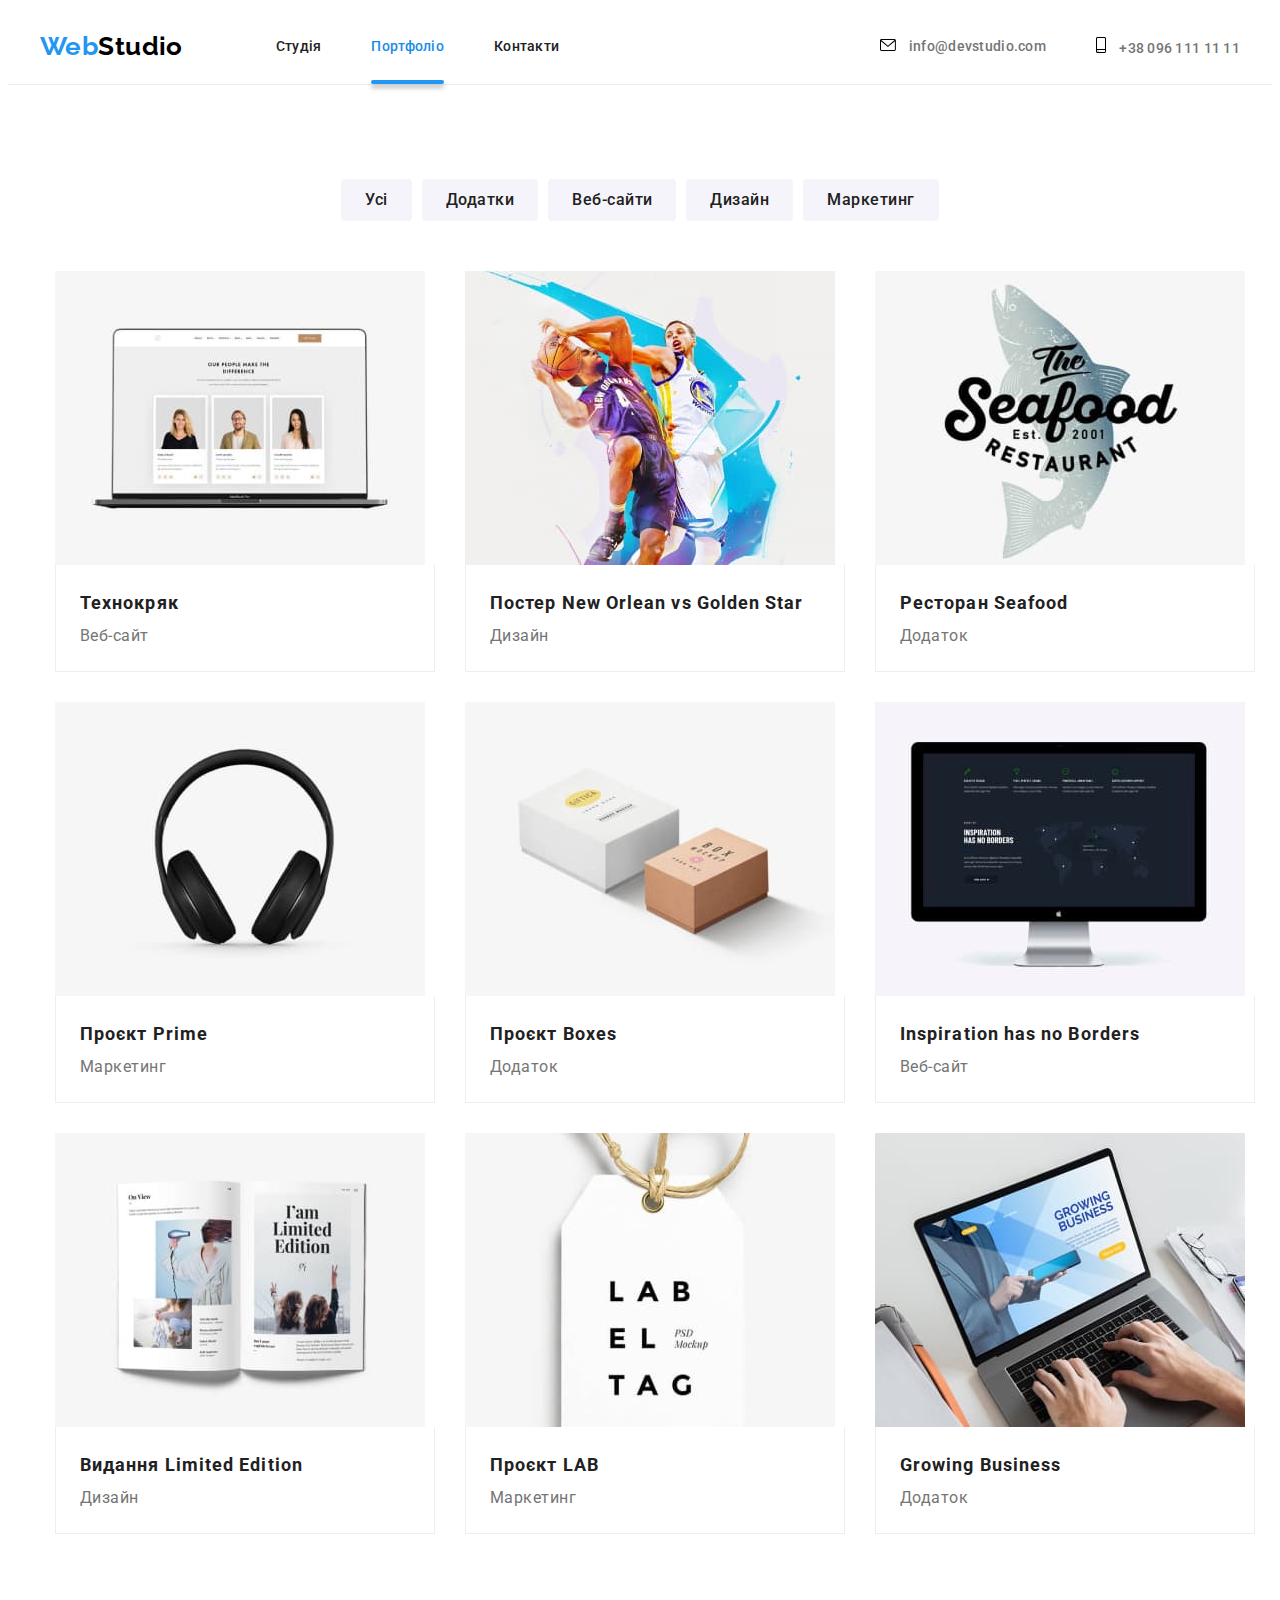
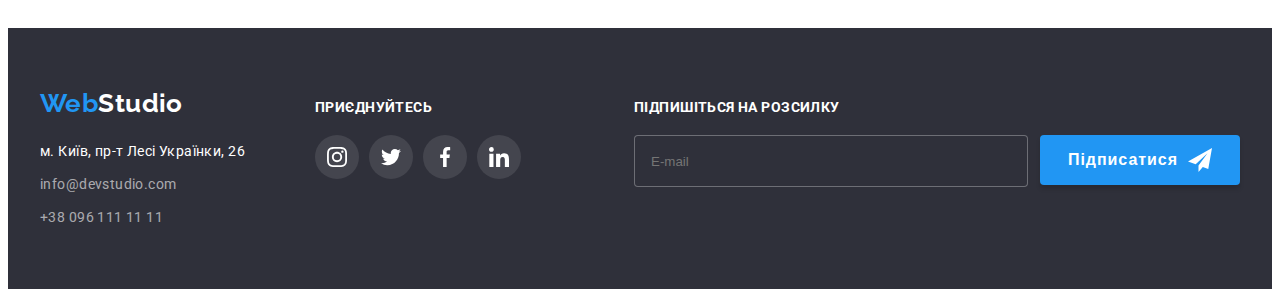
==== portfolio.html @ 0234560f "Initial commit" ====
<!DOCTYPE html>
<html lang="uk">
  <head>
    <meta charset="UTF-8" />
    <meta http-equiv="X-UA-Compatible" content="IE=edge" />
    <meta name="viewport" content="width=device-width, initial-scale=1.0" />
    <title>Portfolio</title>
    <link rel="preconnect" href="https://fonts.googleapis.com" />
    <link rel="preconnect" href="https://fonts.gstatic.com" crossorigin />
    <link
      href="https://fonts.googleapis.com/css2?family=Raleway:wght@700&family=Roboto:wght@400;500;700;900&display=swap"
      rel="stylesheet"
    />
    <link
      rel="stylesheet"
      href="https://cdnjs.cloudflare.com/ajax/libs/modern-normalize/1.1.0/modern-normalize.min.css"
      integrity="sha512-wpPYUAdjBVSE4KJnH1VR1HeZfpl1ub8YT/NKx4PuQ5NmX2tKuGu6U/JRp5y+Y8XG2tV+wKQpNHVUX03MfMFn9Q=="
      crossorigin="anonymous"
      referrerpolicy="no-referrer"
    />
    <link rel="stylesheet" href="./styles/styles.css" />
  </head>
  <body>
    <!-- Header -->

    <header class="header">
      <div class="container header-container">
        <a class="header-logo" lang="en" href="./index.html">
          <span class="web-logo">Web</span>Studio
        </a>
        <nav class="header-nav">
          <ul class="site-nav">
            <li class="site-nav-list">
              <a class="site-nav-item" href="./index.html">Студія</a>
            </li>
            <li class="site-nav-list current">
              <a class="site-nav-item current-item" href="./portfolio.html"
                >Портфоліо</a
              >
            </li>
            <li class="site-nav-list">
              <a class="site-nav-item" href="">Контакти</a>
            </li>
          </ul>
        </nav>
        <ul class="header-contacts-list">
          <li class="header-contacts-item">
            <a class="header-email" href="mailto:info@devstudio.com">
              <svg class="contacts-icon" width="16" height="12">
                <use href="./images/icons.svg#envelope"></use>
              </svg>
              info@devstudio.com
            </a>
          </li>
          <li class="header-contacts-item">
            <a class="header-tel" href="tel:+380961111111"
              ><svg class="contacts-icon" width="10" height="16">
                <use href="./images/icons.svg#smartphone"></use>
              </svg>
              +38 096 111 11 11
            </a>
          </li>
        </ul>
      </div>
    </header>

    <!-- Menu -->

    <main class="portfolio-main-container">
      <section class="section section-projects">
        <div class="container projects-container">
          <h1 class="visually-hidden">portfolio-preview</h1>
          <div class="portfolio-filter">
            <ul class="portfolio-menu">
              <li class="portfolio-menu-item">
                <button class="button-portfolio" type="button">Усі</button>
              </li>
              <li class="portfolio-menu-item">
                <button class="button-portfolio" type="button">Додатки</button>
              </li>
              <li class="portfolio-menu-item">
                <button class="button-portfolio" type="button">
                  Веб-сайти
                </button>
              </li>
              <li class="portfolio-menu-item">
                <button class="button-portfolio" type="button">Дизайн</button>
              </li>
              <li class="portfolio-menu-item">
                <button class="button-portfolio" type="button">
                  Маркетинг
                </button>
              </li>
            </ul>
          </div>

          <!-- Gallery -->

          <div class="container porfolio-projects">
            <ul class="list-portfolio card-set">
              <li class="list-portfolio-item card-set-item">
                <a
                  class="list-portfolio-link"
                  href=""
                  rel="noopener noreferrer"
                >
                  <div class="overlay-thumb">
                    <img
                      class="portfolio-img"
                      src="./images/techcrack.jpg"
                      alt="Laptop"
                    />
                    <div class="overlay">
                      <p class="overlay-text">
                        Ресурс пропонує комплексні пропозиції з різним рівнем
                        функціоналу та сервісів. Все це дозволить відвідувачу
                        отримати вичерпні відомості про компанію чи приватну
                        особу.
                      </p>
                    </div>
                  </div>
                  <div class="portfolio-card-description">
                    <h2 class="project-title">Технокряк</h2>
                    <p class="project-description">Веб-сайт</p>
                  </div>
                </a>
              </li>
              <li class="list-portfolio-item card-set-item">
                <a
                  class="list-portfolio-link"
                  href=""
                  rel="noopener noreferrer"
                >
                  <div class="overlay-thumb">
                    <img
                      class="portfolio-img"
                      src="./images/posterneworlean.jpg"
                      alt="New Orlean team"
                    />
                    <div class="overlay">
                      <p class="overlay-text">
                        Lorem ipsum dolor sit amet, consectetur adipisicing
                        elit. Qui ex distinctio, quisquam temporibus natus sed?
                        Cumque labore delectus consequuntur excepturi.
                      </p>
                    </div>
                  </div>
                  <div class="portfolio-card-description">
                    <h2 class="project-title">
                      Постер New Orlean vs Golden Star
                    </h2>
                    <p class="project-description">Дизайн</p>
                  </div>
                </a>
              </li>
              <li class="list-portfolio-item card-set-item">
                <a
                  class="list-portfolio-link"
                  href=""
                  rel="noopener noreferrer"
                >
                  <div class="overlay-thumb">
                    <img
                      class="portfolio-img"
                      src="./images/seafood.jpg"
                      alt="Seafood Logo"
                    />
                    <div class="overlay">
                      <p class="overlay-text">
                        Lorem ipsum dolor sit amet consectetur, adipisicing
                        elit. Cupiditate omnis fuga voluptatum mollitia autem
                        reiciendis doloremque neque error provident in.
                      </p>
                    </div>
                  </div>
                  <div class="portfolio-card-description">
                    <h2 class="project-title">Ресторан Seafood</h2>
                    <p class="project-description">Додаток</p>
                  </div>
                </a>
              </li>
              <li class="list-portfolio-item card-set-item">
                <a
                  class="list-portfolio-link"
                  href=""
                  rel="noopener noreferrer"
                >
                  <div class="overlay-thumb">
                    <img
                      class="portfolio-img"
                      src="./images/prime.jpg"
                      alt="Headphones"
                    />
                    <div class="overlay">
                      <p class="overlay-text">
                        Lorem ipsum dolor sit amet consectetur adipisicing elit.
                        Vel aut iure beatae non illum officiis temporibus,
                        doloribus quo numquam saepe.
                      </p>
                    </div>
                  </div>
                  <div class="portfolio-card-description">
                    <h2 class="project-title">Проєкт Prime</h2>
                    <p class="project-description">Маркетинг</p>
                  </div>
                </a>
              </li>
              <li class="list-portfolio-item card-set-item">
                <a
                  class="list-portfolio-link"
                  href=""
                  rel="noopener noreferrer"
                >
                  <div class="overlay-thumb">
                    <img
                      class="portfolio-img"
                      src="./images/boxes.jpg"
                      alt="Boxes"
                    />
                    <div class="overlay">
                      <p class="overlay-text">
                        Lorem ipsum dolor sit amet, consectetur adipisicing
                        elit. Non soluta expedita earum natus doloremque! Cum
                        cupiditate expedita saepe id dolorem?
                      </p>
                    </div>
                  </div>
                  <div class="portfolio-card-description">
                    <h2 class="project-title">Проєкт Boxes</h2>
                    <p class="project-description">Додаток</p>
                  </div>
                </a>
              </li>
              <li class="list-portfolio-item card-set-item">
                <a
                  class="list-portfolio-link"
                  href=""
                  rel="noopener noreferrer"
                >
                  <div class="overlay-thumb">
                    <img
                      class="portfolio-img"
                      src="./images/inspiration.jpg"
                      alt="Monitor"
                    />
                    <div class="overlay">
                      <p class="overlay-text">
                        Lorem ipsum dolor sit amet consectetur adipisicing elit.
                        Recusandae nobis illum saepe magni quam impedit
                        exercitationem nihil id a expedita.
                      </p>
                    </div>
                  </div>
                  <div class="portfolio-card-description">
                    <h2 class="project-title">Inspiration has no Borders</h2>
                    <p class="project-description">Веб-сайт</p>
                  </div>
                </a>
              </li>
              <li class="list-portfolio-item card-set-item">
                <a
                  class="list-portfolio-link"
                  href=""
                  rel="noopener noreferrer"
                >
                  <div class="overlay-thumb">
                    <img
                      class="portfolio-img"
                      src="./images/booklimitededition.jpg"
                      alt="Book"
                    />
                    <div class="overlay">
                      <p class="overlay-text"></p>
                      Lorem ipsum dolor sit amet consectetur adipisicing elit.
                      Odit eum maxime velit eligendi laboriosam dolorem placeat
                      voluptatibus voluptas fugiat cum.
                    </div>
                  </div>
                  <div class="portfolio-card-description">
                    <h2 class="project-title">Видання Limited Edition</h2>
                    <p class="project-description">Дизайн</p>
                  </div>
                </a>
              </li>
              <li class="list-portfolio-item card-set-item">
                <a
                  class="list-portfolio-link"
                  href=""
                  rel="noopener noreferrer"
                >
                  <div class="overlay-thumb">
                    <img
                      class="portfolio-img"
                      src="./images/lab.jpg"
                      alt="Lab Logo"
                    />
                    <div class="overlay">
                      <p class="overlay-text"></p>
                      Lorem ipsum dolor, sit amet consectetur adipisicing elit.
                      Totam asperiores placeat quidem reprehenderit, esse unde.
                      Expedita eaque perspiciatis iste. Odio.
                    </div>
                  </div>
                  <div class="portfolio-card-description">
                    <h2 class="project-title">Проєкт LAB</h2>
                    <p class="project-description">Маркетинг</p>
                  </div>
                </a>
              </li>
              <li class="list-portfolio-item card-set-item">
                <a
                  class="list-portfolio-link"
                  href=""
                  rel="noopener noreferrer"
                >
                  <div class="overlay-thumb">
                    <img
                      class="portfolio-img"
                      src="./images/growingbusiness.jpg"
                      alt="Appication"
                    />
                    <div class="overlay">
                      <p class="overlay-text"></p>
                      Lorem ipsum dolor sit amet consectetur adipisicing elit.
                      Ab hic laboriosam, molestias autem id eveniet ullam
                      voluptatum quisquam voluptate quis!
                    </div>
                  </div>
                  <div class="portfolio-card-description">
                    <h2 class="project-title">Growing Business</h2>
                    <p class="project-description">Додаток</p>
                  </div>
                </a>
              </li>
            </ul>
          </div>
        </div>
      </section>
    </main>

    <!-- Footer -->

    <footer class="footer">
      <div class="container footer-container">
        <div class="footer-contacts">
          <a class="footer-logo" lang="en" href="./index.html">
            <span class="web-logo">Web</span>Studio</a
          >
          <address>
            <ul class="footer-list">
              <li class="list-studio footer-list-item">
                <a
                  class="footer-adress"
                  href="https://goo.gl/maps/SowUrspjPFDkWuth7"
                  target="_blank"
                  rel="noopener noreferrer nofollow"
                >
                  м. Київ, пр-т Лесі Українки, 26
                </a>
              </li>
              <li class="list-studio footer-list-item">
                <a class="footer-mail" href="mailto:info@devstudio.com"
                  >info@devstudio.com</a
                >
              </li>
              <li class="list-studio footer-list-item">
                <a class="footer-tel" href="tel:+380961111111"
                  >+38 096 111 11 11</a
                >
              </li>
            </ul>
          </address>
        </div>
        <div class="footer-connection-container">
          <h3 class="footer-connection-title">приєднуйтесь</h3>
          <ul class="socials-list">
            <li class="socials-item">
              <a
                class="socials-link"
                href="https://instagram.com"
                target="_blank"
                rel="noopener noreferrer"
                aria-label="Instagram icon"
              >
                <svg class="socials-icon" width="20" height="20">
                  <use href="./images/icons.svg#instagram-link"></use>
                </svg>
              </a>
            </li>
            <li class="socials-item">
              <a
                class="socials-link"
                href="https://twitter.com"
                aria-label="Twitter icon"
                target="_blank"
                rel="noopener noreferrer"
              >
                <svg class="socials-icon" width="20" height="20">
                  <use href="./images/icons.svg#twitter-link"></use>
                </svg>
              </a>
            </li>
            <li class="socials-item">
              <a
                class="socials-link"
                href="https://facebook.com"
                aria-label="Facebook icon"
                target="_blank"
                rel="noopener noreferrer"
              >
                <svg class="socials-icon" width="20" height="20">
                  <use href="./images/icons.svg#facebook-link"></use>
                </svg>
              </a>
            </li>
            <li class="socials-item">
              <a
                class="socials-link"
                href="https://linkedin.com"
                aria-label="LinkedIn icon"
                target="_blank"
                rel="noopener noreferrer"
              >
                <svg class="socials-icon" width="20" height="20">
                  <use href="./images/icons.svg#linkedin-link"></use>
                </svg>
              </a>
            </li>
          </ul>
        </div>
        <div class="footer-subscription-container">
          <p class="footer-connection-title">
            <strong>Підпишіться на розсилку </strong>
          </p>
          <form
            class="footer-subscription-form"
            name="footer_subscription_form"
            action="javascript:void(0);"
          >
            <input
              class="footer-form-subscription"
              type="text"
              name="subscription_mail"
              id="subscription_mail"
              placeholder="E-mail"
            />
            <button class="footer-subscription-button" type="submit">
              Підписатися
              <svg class="subscription-icon" width="24" height="24">
                <use href="./images/icons.svg#icon-send"></use>
              </svg>
            </button>
          </form>
        </div>
      </div>
    </footer>
  </body>
</html>
---- styles/styles.css ----
:root {
  --body-color: #212121;
  --main-title-color: #ffffff;
  --bg-color: #c4c4c4;
  --footer-bg-color: #2f303a;
  --hero-btn-color: #ffffff;
  --secondary-title-color: #ffffff;
  --secondary-btn-color: #212121;
  --secondary-btn-back-color: #f5f4fa;
  --link-decoration-color: #2196f3;
  --web-logo-color: #2196f3;
  --description-text: #757575;
  --link-active: #188ce8;
  --header-bottom-color: #ececec;
  --btn-box-shadow: 0px 4px 4px rgba(0, 0, 0, 0.15);
  --portfolio-border-color: #eeeeee;
  --footer-icon-color: #ffffff;
  --indent: 30px;
  --items: 3;
}

body {
  font-family: Roboto, sans-serif;
  font-size: 14px;
  letter-spacing: 0.03em;
  color: var(--body-color);
}

/*----------------------reset----------------------*/
.list-studio,
.list-portfolio,
.site-nav,
.site-nav-list,
.footer-list,
.header-contacts-list,
.portfolio-menu,
.portfolio-menu-item,
.about-us-list,
.cases-cards,
.team-list,
.clients-list,
.socials-list {
  list-style: none;
  margin: 0;
  padding: 0;
}

h1,
h2,
h3,
h4,
h5,
h6,
p {
  margin: 0;
}

img {
  display: block;
  max-width: 100%;
  height: auto;
}

.container {
  width: 1200px;
  padding: 0 15px;
  margin-left: auto;
  margin-right: auto;
}

.section {
  padding: 94px 0;
}

.visually-hidden {
  position: absolute;
  width: 1px;
  height: 1px;
  margin: -1px;
  border: 0;
  padding: 0;
  white-space: nowrap;
  clip-path: inset(100%);
  clip: rect(0 0 0 0);
  overflow: hidden;
}

/*----------------------HEADER----------------------*/
.header {
  border-bottom: 1px solid;
  border-color: var(--header-bottom-color);
}

.header-container {
  display: flex;
  justify-content: space-between;
  align-items: center;
}
.header-logo {
  margin-right: 93px;
  font-family: Raleway, sans-serif;
  font-weight: 700;
  font-size: 26px;
  line-height: calc(31 / 26);
  color: #000000;
  text-decoration: none;
}

.web-logo {
  color: var(--web-logo-color);
}
.header-nav {
  display: flex;
  align-items: center;
  justify-content: space-between;
}
.site-nav {
  display: flex;
}

.site-nav-list:not(:last-child) {
  margin-right: 50px;
}
.site-nav-item {
  position: relative;
  display: block;
  padding-top: 30px;
  padding-bottom: 30px;
  color: var(--secondary-btn-color);
  font-weight: 500;
  line-height: calc(16 / 14);
  letter-spacing: 0.02em;
  text-decoration: none;
  transition: color 250ms cubic-bezier(0.4, 0, 0.2, 1);
}

.current-item {
  color: var(--link-active);
}

.current-item::after {
  content: "";
  position: absolute;
  left: 0;
  bottom: 0;
  display: block;
  width: 100%;
  height: 4px;

  border-radius: 2px;
  box-shadow: 0px 4px 4px rgba(0, 0, 0, 0.25);

  background-color: var(--link-decoration-color);
}

.site-nav-item:hover,
.site-nav-item:focus,
.site-nav-item:active {
  color: var(--link-active);
}
.header-contacts-list {
  display: flex;
  margin-left: auto;
  padding: 0;
}

.header-contacts-item {
  display: flex;
  align-items: center;
}

.header-contacts-item:not(:last-child) {
  margin-right: 50px;
}
.header-email,
.header-tel {
  position: relative;
  text-decoration: none;
  font-size: 14px;
  font-weight: 500;
  line-height: calc(16 / 14);
  letter-spacing: 0.02em;
  color: var(--description-text);
  transition: color 250ms cubic-bezier(0.4, 0, 0.2, 1);
}

.contacts-icon {
  margin-right: 10px;
}

.header-email:hover,
.header-tel:hover,
.header-email:focus,
.header-tel:focus {
  color: var(--link-decoration-color);
  fill: var(--link-decoration-color);
}

/*----------------------Main-----------------*/
/* Hero */
.hero {
  max-width: 1600px;
  margin: 0 auto;
  padding: 200px 0;
  background-image: linear-gradient(
      to right,
      rgba(47, 48, 58, 0.4),
      rgba(47, 48, 58, 0.4)
    ),
    url(../images/hero-bg-img.jpg);
  background-repeat: no-repeat;
  background-position: center;
  background-size: cover;
  background-color: var(--bg-color);
}
.hero-title {
  width: 700px;
  margin: 0 auto;
  margin-bottom: 30px;
  color: var(--main-title-color);
  font-weight: 900;
  font-size: 44px;
  line-height: calc(60 / 44);
  text-align: center;
  letter-spacing: 0.06em;
  text-transform: uppercase;
}
.hero-button {
  display: block;
  margin: 0 auto;
  padding: 10px 30px;

  font-size: 16px;
  line-height: calc(30 / 16);
  letter-spacing: 0.06em;
  font-weight: 700;
  min-width: 215px;

  color: var(--hero-btn-color);
  background-color: var(--link-decoration-color);
  box-shadow: var(--btn-box-shadow);
  border-radius: 4px;
  border-color: transparent;
  cursor: pointer;

  transition: color 250ms cubic-bezier(0.4, 0, 0.2, 1),
    background-color 250ms cubic-bezier(0.4, 0, 0.2, 1);
}

/* About us */

.about-us-list {
  display: flex;
}

.about-us-list-item::before {
  content: "";
  display: block;
  margin-bottom: 30px;
  height: 120px;
  background-repeat: no-repeat;
  background-position: center;
  background-color: #f5f4fa;
}

.icon-satellite::before {
  background-image: url(../images/satellite.svg);
}

.icon-clock::before {
  background-image: url(../images/clock.svg);
}

.icon-diagram::before {
  background-image: url(../images/diagram.svg);
}

.icon-astronaut::before {
  background-image: url(../images/astronaut.svg);
}

.about-us-list-item:not(:last-child) {
  margin-right: 30px;
}
.list-studio {
  position: relative;
}
.list-studio-thumb {
  position: absolute;
  bottom: 0;
  left: 0;
  width: 100%;
  height: 70px;
  display: flex;
  justify-content: center;
  align-items: center;

  background-color: rgba(47, 48, 58, 0.8);
}

.list-studio-thumb-description {
  font-weight: 700;
  font-size: 14px;
  line-height: 16px;
  text-align: center;
  letter-spacing: 0.03em;
  text-transform: uppercase;
  color: var(--secondary-title-color);
}

.list-studio-title {
  margin-bottom: 10px;
  font-style: normal;
  font-size: 14px;
  line-height: calc(16 / 14);
  text-transform: uppercase;
}

.title-text {
  width: 270px;
  line-height: calc(24 / 14);
  color: var(--description-text);
}

.cases-section {
  display: flex;
  padding-top: 0;
}

.cases,
.team {
  margin-bottom: 50px;
  font-size: 36px;
  line-height: calc(42 / 36);
  text-align: center;
}

/* Team */

.team-section {
  display: flex;
  background-color: var(--secondary-btn-back-color);
}

.card-description {
  padding-top: 30px;
  padding-bottom: 30px;
}

.team-item {
  background-color: var(--main-title-color);
  --items: 4;
  border-radius: 0px 0px 4px 4px;
  box-shadow: 0px 1px 3px rgba(0, 0, 0, 0.12), 0px 1px 1px rgba(0, 0, 0, 0.14),
    0px 2px 1px rgba(0, 0, 0, 0.2);
}

.team-member {
  margin-bottom: 10px;
  font-weight: 500;
  font-size: 16px;
  line-height: calc(19 / 16);
  text-align: center;
}

.profession {
  margin-bottom: 16px;
  font-size: 16px;
  line-height: calc(19 / 16);
  text-align: center;
  color: var(--description-text);
}

/* Clients */

.client-title {
  margin-bottom: 50px;
  font-size: 36px;
  line-height: calc(42 / 36);
  text-align: center;
}
.clients-list {
  display: flex;
  justify-content: center;
  align-items: center;
  gap: 30px;
}

.clients-link {
  display: flex;
  align-items: center;
  justify-content: center;
  width: 170px;
  height: 92px;
  border: 1px solid #afb1b8;
  border-radius: 4px;
  fill: #afb1b8;
  background-color: var(--secondary-title-color);
  transition: fill 250ms cubic-bezier(0.4, 0, 0.2, 1),
    background-color 250ms cubic-bezier(0.4, 0, 0.2, 1);
}

.clients-link:hover,
.clients-link:focus {
  border: 1px solid;
  border-color: var(--link-active);
  fill: var(--link-decoration-color);
  background-color: var(--secondary-title-color);
}

/* Socials links */

.socials-list {
  display: flex;
  justify-content: center;
  align-items: center;
  gap: 10px;
}

.socials-item {
  width: 44px;
  height: 44px;
}

.socials-link {
  display: flex;
  justify-content: center;
  align-items: center;
  width: 100%;
  height: 100%;
  border-radius: 50%;
  fill: #afb1b8;
  transition: fill 250ms cubic-bezier(0.4, 0, 0.2, 1),
    background-color 250ms cubic-bezier(0.4, 0, 0.2, 1);
}

.socials-link:hover,
.socials-link:focus {
  fill: var(--secondary-title-color);
  background-color: var(--link-decoration-color);
}

/* Buttons */

.hero-button:hover,
.hero-button:focus,
.hero-button:active {
  color: var(--hero-btn-color);
  background-color: var(--link-active);
  box-shadow: var(--btn-box-shadow);
  border-radius: 4px;
  border-color: transparent;
}

.button-portfolio {
  padding: 6px 22px;
  font-family: Roboto;
  font-weight: 500;
  font-size: 16px;
  line-height: calc(26 / 16);
  letter-spacing: 0.03em;
  color: var(--secondary-btn-color);
  background-color: var(--secondary-btn-back-color);
  border-radius: 4px;
  border-color: transparent;
  transition: color 250ms cubic-bezier(0.4, 0, 0.2, 1),
    background-color 250ms cubic-bezier(0.4, 0, 0.2, 1);
}

.button-portfolio:hover,
.button-portfolio:focus {
  color: var(--hero-btn-color);
  background-color: var(--link-decoration-color);
  box-shadow: 0px 4px 4px rgba(0, 0, 0, 0.25);
  cursor: pointer;
}

/* Portfolio */
/* Portfolio menu */

.portfolio-filter {
  display: flex;
  justify-content: center;
  margin-bottom: 50px;
}
.portfolio-menu {
  display: flex;
}
.portfolio-menu-item:not(:last-child) {
  margin-right: 10px;
}

.list-portfolio-item {
  background: var(--secondary-title-color);
}

.list-portfolio-link {
  display: block;
  text-decoration: none;
}

.list-portfolio-link:hover {
  text-decoration: none;
  box-shadow: 0px 4px 4px rgba(0, 0, 0, 0.25);
}

/* Gallery */

.overlay-thumb {
  position: relative;
  overflow: hidden;
}

.overlay {
  position: absolute;
  top: 0;
  left: 0;
  transform: translateY(100%);

  width: 100%;
  height: 100%;
  padding: 63px 24px;
  display: flex;
  align-items: center;
  color: #ffffff;
  background-color: rgba(33, 150, 243, 0.9);
  backdrop-filter: blur(2px);
  transition: transform 250ms cubic-bezier(0.4, 0, 0.2, 1);
}

.overlay-text {
  width: 322px;
  height: 168px;
  text-align: left;
  font-size: 18px;
  line-height: calc(28 / 18);
  letter-spacing: 0.03em;
}
.list-portfolio-item:hover .overlay {
  transform: translateY(0);
}

.portfolio-card-description {
  padding: 20px 24px;
  border-right: 1px solid var(--portfolio-border-color);
  border-bottom: 1px solid var(--portfolio-border-color);
  border-left: 1px solid var(--portfolio-border-color);
}

.card-set {
  display: flex;
  flex-wrap: wrap;
  gap: var(--indent);
}
.card-set-item {
  flex-basis: calc(
    (100% - var(--indent) * (var(--items) - 1)) / (var(--items))
  );
}

.project-title {
  font-size: 18px;
  line-height: calc(36 / 18);
  letter-spacing: 0.06em;
  color: var(--body-color);
}
.project-description {
  font-size: 16px;
  line-height: calc(30 / 16);
  letter-spacing: 0.03em;
  color: var(--description-text);
}

/*----------------------Footer-----------------*/

.footer {
  padding: 60px 0px;
  background-color: var(--footer-bg-color);
}

.footer-container {
  display: flex;
  align-items: baseline;
}
.footer-contacts {
  margin-right: 70px;
}

.footer-logo {
  display: block;
  margin-bottom: 20px;
  font-family: Raleway, sans-serif;
  font-style: normal;
  font-weight: 700;
  font-size: 26px;
  line-height: calc(31 / 26);
  color: var(--main-title-color);
  text-decoration: none;
}

.footer-list-item:not(:last-child) {
  margin-bottom: 9px;
}

.footer-adress {
  font-style: normal;
  font-weight: 400;
  line-height: calc(24 / 14);
  color: var(--main-title-color);
  transition: color 250ms cubic-bezier(0.4, 0, 0.2, 1);
}
.footer-adress {
  text-decoration: none;
  transition: color 250ms cubic-bezier(0.4, 0, 0.2, 1);
}

.footer-mail,
.footer-tel {
  font-style: normal;
  font-weight: 400;
  line-height: calc(24 / 14);
  letter-spacing: 0.03em;
  color: rgba(255, 255, 255, 0.6);
  text-decoration: none;
  transition: color 250ms cubic-bezier(0.4, 0, 0.2, 1);
}

.footer-adress:hover,
.footer-adress:focus,
.footer-mail:hover,
.footer-mail:focus,
.footer-tel:hover,
.footer-tel:focus {
  color: var(--web-logo-color);
}

.footer-connection-container {
  /* margin-right: auto; */
}
.footer-connection-title {
  margin-bottom: 20px;
  font-size: 14px;
  line-height: calc(16 / 14);
  letter-spacing: 0.03em;
  text-transform: uppercase;
  color: var(--secondary-title-color);
}

.footer-connection-container .socials-item {
  display: flex;
  justify-content: center;
  align-items: center;
  width: 44px;
  height: 44px;
  border-radius: 50%;
  fill: var(--footer-icon-color);
  background-color: rgba(255, 255, 255, 0.1);
  transition: fill 250ms cubic-bezier(0.4, 0, 0.2, 1);
}

.footer-connection-container .socials-icon {
  fill: var(--footer-icon-color);
}

.footer-subscription-container {
  display: block;
  margin-left: auto;
}
.footer-subscription-form {
  display: flex;
}

.footer-form-subscription {
  width: 360px;
  height: 50px;
  margin-right: 12px;
  padding: 0 16px;

  background-color: #2f303a;
  border: 1px solid rgba(255, 255, 255, 0.3);
  border-radius: 4px;
}

.footer-form-subscription:hover,
.footer-form-subscription:focus {
  color: #eeeeee;
}

.footer-subscription-button {
  display: flex;
  justify-content: center;
  align-items: center;
  width: 200px;
  height: 50px;

  font-weight: 700;
  font-size: 16px;
  line-height: calc(30 / 16);
  letter-spacing: 0.06em;

  color: #ffffff;
  background: var(--link-decoration-color);
  box-shadow: 0px 4px 4px rgba(0, 0, 0, 0.15);
  border-radius: 4px;
  border-color: transparent;

  transition: color 250ms cubic-bezier(0.4, 0, 0.2, 1),
    background-color 250ms cubic-bezier(0.4, 0, 0.2, 1),
    outline 250ms cubic-bezier(33, 150, 243, 1);
}

.footer-subscription-button:hover,
.footer-subscription-button:focus {
  color: var(--hero-btn-color);
  background-color: var(--link-active);
  box-shadow: var(--btn-box-shadow);
  outline: 1px solid var(--link-decoration-color);
}

.subscription-icon {
  margin-left: 10px;
  fill: #ffffff;
}

/* Modal window */
.backdrop {
  position: fixed;
  top: 0;
  left: 0;
  z-index: 100;

  display: flex;
  align-items: center;
  justify-content: center;
  width: 100%;
  height: 100%;

  background-color: rgb(0, 0, 0, 0.2);
  backdrop-filter: blur(1px);

  transition: opacity 150ms linear, visibility 150ms linear;
}

.backdrop.is-hidden {
  opacity: 0;
  visibility: hidden;
  pointer-events: none;
}

.modal {
  position: relative;
  width: 530px;
  height: 580px;

  padding: 40px;
  background-color: #fff;
  box-shadow: (0px 4px 4px rgba(0, 0, 0, 0.25));

  animation-duration: 0.6s;
  animation-fill-mode: both;
  animation-timing-function: cubic-bezier(0.4, 0, 0.2, 1);
}

.modal-form-group {
  margin-bottom: 20px;
}
.modal-btn {
  position: absolute;
  top: 8px;
  right: 8px;

  display: inline-flex;
  align-items: center;
  justify-content: center;
  padding: 6px;

  width: 30px;
  height: 30px;
  background-color: transparent;
  border-radius: 50%;
  border: 1px solid rgba(0, 0, 0, 0.1);
  cursor: pointer;
  transition: fill 250ms cubic-bezier(0.4, 0, 0.2, 1);
}

.modal-btn:hover,
.modal-btn:focus {
  fill: var(--link-decoration-color);
}

.modal-form-wrapper {
  position: relative;
  margin-bottom: 10px;
}

.modal-form-field {
  width: 100%;
  height: 40px;
  padding-left: 30px;

  border: 1px solid rgba(33, 33, 33, 0.2);
  border-radius: 4px;
  outline: 1px solid transparent;
  outline-offset: -1px;
  transition: border 250ms cubic-bezier(0.4, 0, 0.2, 1),
    fill 250ms cubic-bezier(0.4, 0, 0.2, 1);
}

.modal-form-field:hover + .modal-form-icon,
.modal-form-field:focus + .modal-form-icon {
  fill: var(--link-decoration-color);
}

.modal-form-field:hover,
.modal-form-field:focus,
.modal-form-comment:hover,
.modal-form-comment:focus {
  border: 1px solid var(--link-decoration-color);
}

.modal-label {
  display: block;
  margin-bottom: 12px;

  font-weight: 700;
  font-size: 20px;
  line-height: calc(23 / 20);
  text-align: center;
  letter-spacing: 0.03em;

  color: #212121;
}
.modal-form-label {
  display: block;
  margin-bottom: 4px;
  font-size: 12px;
  line-height: calc(14 / 12);
  letter-spacing: 0.01em;

  color: #757575;
}

.modal-form-icon {
  position: absolute;
  top: 50%;
  left: 10px;

  transform: translateY(-50%);

  transition: fill 250ms cubic-bezier(0.4, 0, 0.2, 1);
}

.modal-form-comment {
  display: block;
  width: 100%;
  height: 140px;

  padding: 16px 20px;
  font-size: 14px;

  border-radius: 4px;
  border: 1px solid #9da4bd;
  outline: 1px solid transparent;
  outline-offset: -1px;
  transition: border 250ms cubic-bezier(0.4, 0, 0.2, 1);

  resize: none;
}

.modal-form-checkbox {
  width: 16px;
  height: 15px;
}

.modal-form-agreement {
  margin-bottom: 30px;
}

.modal-form-agreement-label {
  display: flex;
  align-items: center;
  justify-content: center;
  color: #757575;
}

.modal-form-checkbox {
  margin-right: 8px;
}
.modal-form-agreement-link {
  color: var(--link-decoration-color);
}

.modal-form-button {
  display: block;
  margin: 0 auto;
  width: 200px;
  height: 50px;

  font-weight: 700;
  font-size: 16px;
  line-height: calc(30 / 16);
  letter-spacing: 0.06em;

  color: #ffffff;
  background: var(--link-decoration-color);
  box-shadow: 0px 4px 4px rgba(0, 0, 0, 0.15);
  border-radius: 4px;
  border-color: transparent;
  transition: background-color 250ms cubic-bezier(0.4, 0, 0.2, 1);
}

.modal-form-button:hover,
.modal-form-button:focus {
  background-color: #188ce8;
}
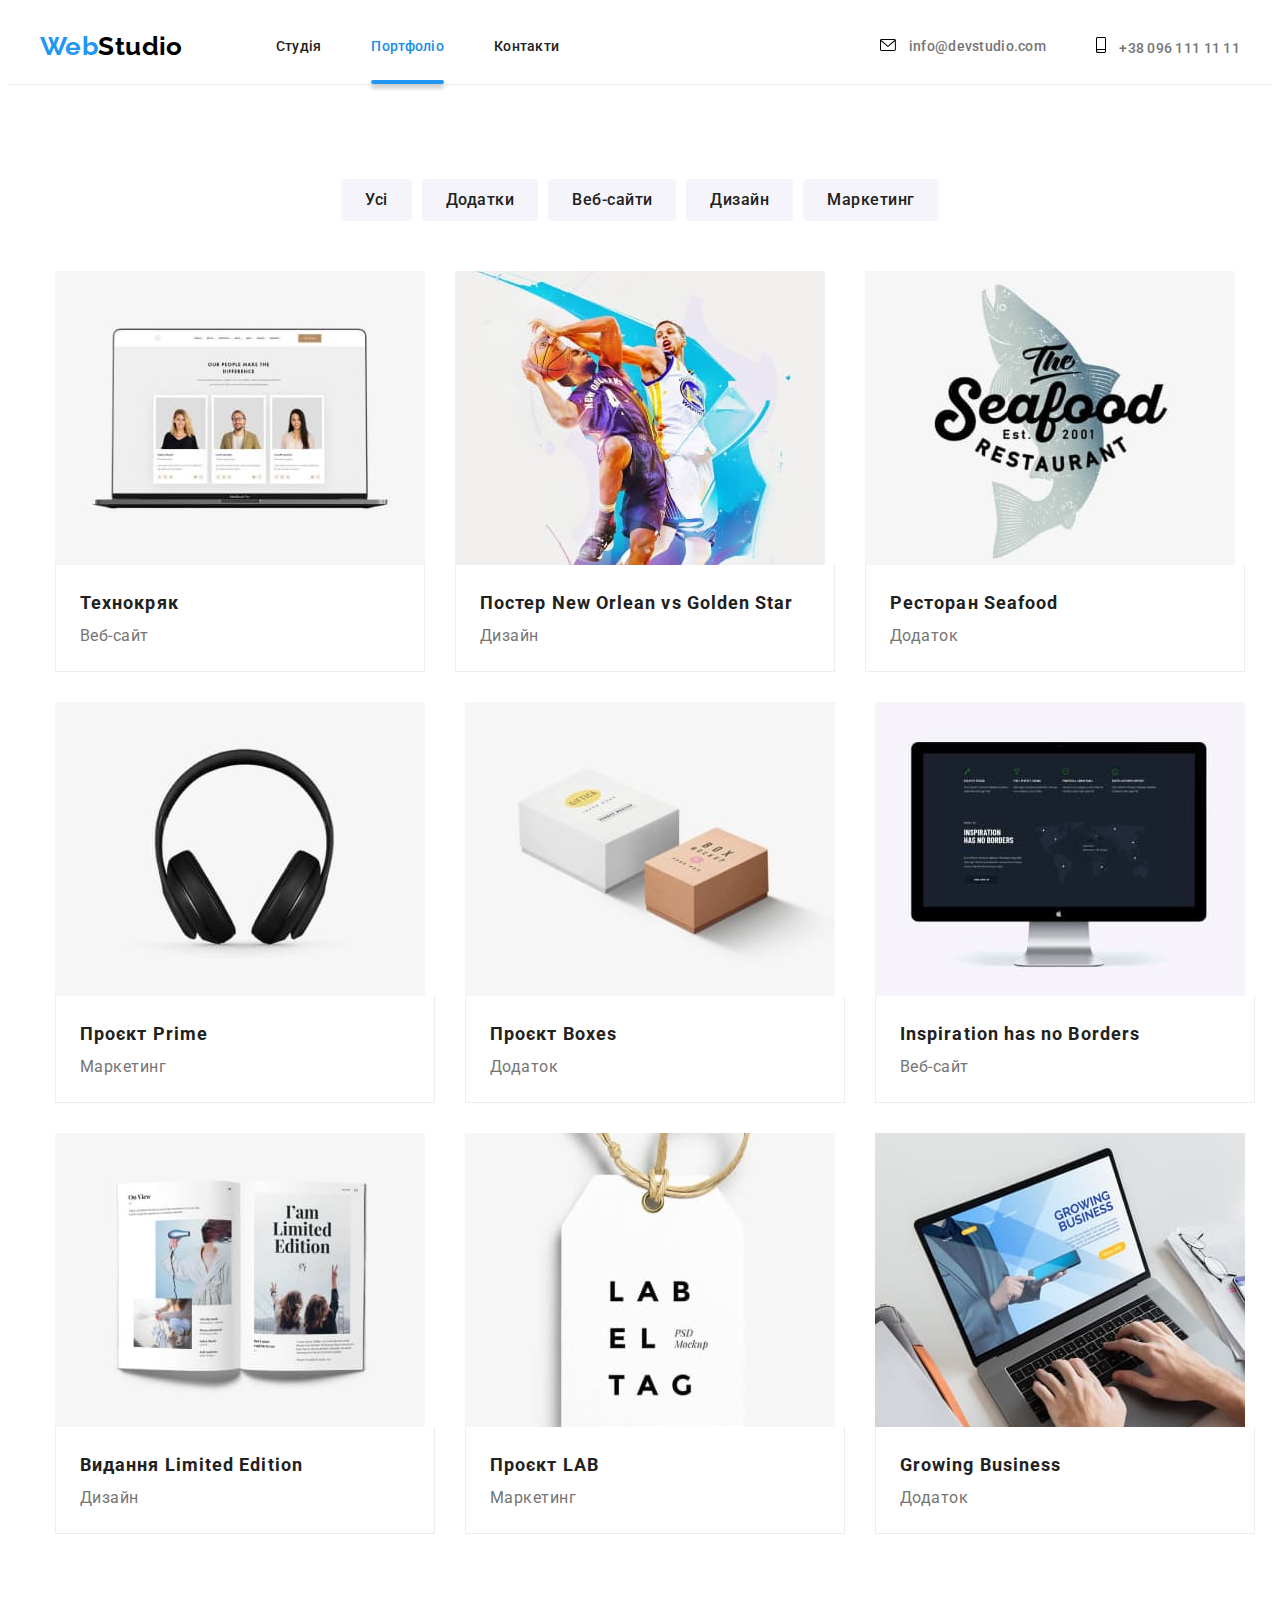
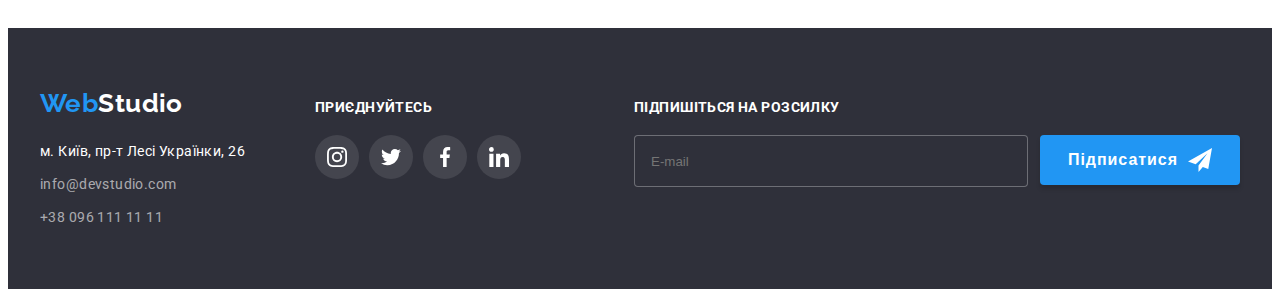
==== commit 14a82012: "hw7bamfinished" ====
--- a/portfolio.html
+++ b/portfolio.html
@@ -5,6 +5,8 @@
     <meta http-equiv="X-UA-Compatible" content="IE=edge" />
     <meta name="viewport" content="width=device-width, initial-scale=1.0" />
     <title>Portfolio</title>
+
+    <!-- Fonts -->
     <link rel="preconnect" href="https://fonts.googleapis.com" />
     <link rel="preconnect" href="https://fonts.gstatic.com" crossorigin />
     <link
@@ -18,43 +20,46 @@
       crossorigin="anonymous"
       referrerpolicy="no-referrer"
     />
+    <!-- Styles -->
     <link rel="stylesheet" href="./styles/styles.css" />
   </head>
+
+  <!-- Site -->
   <body>
     <!-- Header -->
 
     <header class="header">
-      <div class="container header-container">
-        <a class="header-logo" lang="en" href="./index.html">
-          <span class="web-logo">Web</span>Studio
+      <div class="container header__container">
+        <a class="header-logo header__logo" lang="en" href="./index.html">
+          <span class="web-logo web__logo">Web</span>Studio
         </a>
-        <nav class="header-nav">
-          <ul class="site-nav">
-            <li class="site-nav-list">
-              <a class="site-nav-item" href="./index.html">Студія</a>
-            </li>
-            <li class="site-nav-list current">
-              <a class="site-nav-item current-item" href="./portfolio.html"
+        <nav class="nav">
+          <ul class="nav__list">
+            <li class="nav__item">
+              <a class="nav__link" href="./index.html">Студія</a>
+            </li>
+            <li class="nav__item">
+              <a class="nav__link nav__link--current" href="./portfolio.html"
                 >Портфоліо</a
               >
             </li>
-            <li class="site-nav-list">
-              <a class="site-nav-item" href="">Контакти</a>
+            <li class="nav__item">
+              <a class="nav__link" href="">Контакти</a>
             </li>
           </ul>
         </nav>
-        <ul class="header-contacts-list">
-          <li class="header-contacts-item">
-            <a class="header-email" href="mailto:info@devstudio.com">
-              <svg class="contacts-icon" width="16" height="12">
+        <ul class="contacts__list">
+          <li class="contacts__item">
+            <a class="contacts__link" href="mailto:info@devstudio.com">
+              <svg class="contacts__icon" width="16" height="12">
                 <use href="./images/icons.svg#envelope"></use>
               </svg>
               info@devstudio.com
             </a>
           </li>
-          <li class="header-contacts-item">
-            <a class="header-tel" href="tel:+380961111111"
-              ><svg class="contacts-icon" width="10" height="16">
+          <li class="contacts__item">
+            <a class="contacts__link" href="tel:+380961111111"
+              ><svg class="contacts__icon" width="10" height="16">
                 <use href="./images/icons.svg#smartphone"></use>
               </svg>
               +38 096 111 11 11
@@ -64,54 +69,46 @@
       </div>
     </header>
 
-    <!-- Menu -->
-
-    <main class="portfolio-main-container">
-      <section class="section section-projects">
-        <div class="container projects-container">
+    <!-- Portfolio menu -->
+
+    <main class="portfolio">
+      <section class="section portfolio__section">
+        <div class="container portfolio__container">
           <h1 class="visually-hidden">portfolio-preview</h1>
-          <div class="portfolio-filter">
-            <ul class="portfolio-menu">
-              <li class="portfolio-menu-item">
-                <button class="button-portfolio" type="button">Усі</button>
-              </li>
-              <li class="portfolio-menu-item">
-                <button class="button-portfolio" type="button">Додатки</button>
-              </li>
-              <li class="portfolio-menu-item">
-                <button class="button-portfolio" type="button">
-                  Веб-сайти
-                </button>
-              </li>
-              <li class="portfolio-menu-item">
-                <button class="button-portfolio" type="button">Дизайн</button>
-              </li>
-              <li class="portfolio-menu-item">
-                <button class="button-portfolio" type="button">
-                  Маркетинг
-                </button>
+          <div class="filter">
+            <ul class="filter__list">
+              <li class="filter__item">
+                <button class="filter__btn" type="button">Усі</button>
+              </li>
+              <li class="filter__item">
+                <button class="filter__btn" type="button">Додатки</button>
+              </li>
+              <li class="filter__item">
+                <button class="filter__btn" type="button">Веб-сайти</button>
+              </li>
+              <li class="filter__item">
+                <button class="filter__btn" type="button">Дизайн</button>
+              </li>
+              <li class="filter__item">
+                <button class="filter__btn" type="button">Маркетинг</button>
               </li>
             </ul>
           </div>
 
           <!-- Gallery -->
 
-          <div class="container porfolio-projects">
-            <ul class="list-portfolio card-set">
-              <li class="list-portfolio-item card-set-item">
-                <a
-                  class="list-portfolio-link"
-                  href=""
-                  rel="noopener noreferrer"
-                >
-                  <div class="overlay-thumb">
-                    <img
-                      class="portfolio-img"
+          <div class="container projects">
+            <ul class="card-set projects__list">
+              <li class="card-set-item projects__item">
+                <a class="projects__link" href="" rel="noopener noreferrer">
+                  <div class="overlay__thumb">
+                    <img
+                      class="projects__img"
                       src="./images/techcrack.jpg"
                       alt="Laptop"
                     />
                     <div class="overlay">
-                      <p class="overlay-text">
+                      <p class="overlay__text">
                         Ресурс пропонує комплексні пропозиції з різним рівнем
                         функціоналу та сервісів. Все це дозволить відвідувачу
                         отримати вичерпні відомості про компанію чи приватну
@@ -119,216 +116,187 @@
                       </p>
                     </div>
                   </div>
-                  <div class="portfolio-card-description">
-                    <h2 class="project-title">Технокряк</h2>
-                    <p class="project-description">Веб-сайт</p>
-                  </div>
-                </a>
-              </li>
-              <li class="list-portfolio-item card-set-item">
-                <a
-                  class="list-portfolio-link"
-                  href=""
-                  rel="noopener noreferrer"
-                >
-                  <div class="overlay-thumb">
-                    <img
-                      class="portfolio-img"
+                  <div class="card__description">
+                    <h2 class="card__title">Технокряк</h2>
+                    <p class="card__text">Веб-сайт</p>
+                  </div>
+                </a>
+              </li>
+              <li class="card-set__item projects__item">
+                <a class="projects__link" href="" rel="noopener noreferrer">
+                  <div class="overlay__thumb">
+                    <img
+                      class="portfolio-img projects__img"
                       src="./images/posterneworlean.jpg"
                       alt="New Orlean team"
                     />
                     <div class="overlay">
-                      <p class="overlay-text">
+                      <p class="overlay__text">
                         Lorem ipsum dolor sit amet, consectetur adipisicing
                         elit. Qui ex distinctio, quisquam temporibus natus sed?
                         Cumque labore delectus consequuntur excepturi.
                       </p>
                     </div>
                   </div>
-                  <div class="portfolio-card-description">
-                    <h2 class="project-title">
+                  <div class="card__description">
+                    <h2 class="card__title">
                       Постер New Orlean vs Golden Star
                     </h2>
-                    <p class="project-description">Дизайн</p>
-                  </div>
-                </a>
-              </li>
-              <li class="list-portfolio-item card-set-item">
-                <a
-                  class="list-portfolio-link"
-                  href=""
-                  rel="noopener noreferrer"
-                >
-                  <div class="overlay-thumb">
-                    <img
-                      class="portfolio-img"
+                    <p class="card__text">Дизайн</p>
+                  </div>
+                </a>
+              </li>
+              <li class="card-set__item projects__item">
+                <a class="projects__link" href="" rel="noopener noreferrer">
+                  <div class="overlay__thumb">
+                    <img
+                      class="projects__img"
                       src="./images/seafood.jpg"
                       alt="Seafood Logo"
                     />
                     <div class="overlay">
-                      <p class="overlay-text">
+                      <p class="overlay__text">
                         Lorem ipsum dolor sit amet consectetur, adipisicing
                         elit. Cupiditate omnis fuga voluptatum mollitia autem
                         reiciendis doloremque neque error provident in.
                       </p>
                     </div>
                   </div>
-                  <div class="portfolio-card-description">
-                    <h2 class="project-title">Ресторан Seafood</h2>
-                    <p class="project-description">Додаток</p>
-                  </div>
-                </a>
-              </li>
-              <li class="list-portfolio-item card-set-item">
-                <a
-                  class="list-portfolio-link"
-                  href=""
-                  rel="noopener noreferrer"
-                >
-                  <div class="overlay-thumb">
-                    <img
-                      class="portfolio-img"
+                  <div class="card__description">
+                    <h2 class="card__title">Ресторан Seafood</h2>
+                    <p class="card__text">Додаток</p>
+                  </div>
+                </a>
+              </li>
+              <li class="card-set__item projects__item">
+                <a class="projects__link" href="" rel="noopener noreferrer">
+                  <div class="overlay__thumb">
+                    <img
+                      class="projects__img"
                       src="./images/prime.jpg"
                       alt="Headphones"
                     />
                     <div class="overlay">
-                      <p class="overlay-text">
+                      <p class="overlay__text">
                         Lorem ipsum dolor sit amet consectetur adipisicing elit.
                         Vel aut iure beatae non illum officiis temporibus,
                         doloribus quo numquam saepe.
                       </p>
                     </div>
                   </div>
-                  <div class="portfolio-card-description">
-                    <h2 class="project-title">Проєкт Prime</h2>
-                    <p class="project-description">Маркетинг</p>
-                  </div>
-                </a>
-              </li>
-              <li class="list-portfolio-item card-set-item">
-                <a
-                  class="list-portfolio-link"
-                  href=""
-                  rel="noopener noreferrer"
-                >
-                  <div class="overlay-thumb">
-                    <img
-                      class="portfolio-img"
+                  <div class="card__description">
+                    <h2 class="card__title">Проєкт Prime</h2>
+                    <p class="card__text">Маркетинг</p>
+                  </div>
+                </a>
+              </li>
+              <li class="card-set__item projects__item">
+                <a class="projects__link" href="" rel="noopener noreferrer">
+                  <div class="overlay__thumb">
+                    <img
+                      class="projects__img"
                       src="./images/boxes.jpg"
                       alt="Boxes"
                     />
                     <div class="overlay">
-                      <p class="overlay-text">
+                      <p class="overlay__text">
                         Lorem ipsum dolor sit amet, consectetur adipisicing
                         elit. Non soluta expedita earum natus doloremque! Cum
                         cupiditate expedita saepe id dolorem?
                       </p>
                     </div>
                   </div>
-                  <div class="portfolio-card-description">
-                    <h2 class="project-title">Проєкт Boxes</h2>
-                    <p class="project-description">Додаток</p>
-                  </div>
-                </a>
-              </li>
-              <li class="list-portfolio-item card-set-item">
-                <a
-                  class="list-portfolio-link"
-                  href=""
-                  rel="noopener noreferrer"
-                >
-                  <div class="overlay-thumb">
-                    <img
-                      class="portfolio-img"
+                  <div class="card__description">
+                    <h2 class="card__title">Проєкт Boxes</h2>
+                    <p class="card__text">Додаток</p>
+                  </div>
+                </a>
+              </li>
+              <li class="card-set__item projects__item">
+                <a class="projects__link" href="" rel="noopener noreferrer">
+                  <div class="overlay__thumb">
+                    <img
+                      class="projects__img"
                       src="./images/inspiration.jpg"
                       alt="Monitor"
                     />
                     <div class="overlay">
-                      <p class="overlay-text">
+                      <p class="overlay__text">
                         Lorem ipsum dolor sit amet consectetur adipisicing elit.
                         Recusandae nobis illum saepe magni quam impedit
                         exercitationem nihil id a expedita.
                       </p>
                     </div>
                   </div>
-                  <div class="portfolio-card-description">
-                    <h2 class="project-title">Inspiration has no Borders</h2>
-                    <p class="project-description">Веб-сайт</p>
-                  </div>
-                </a>
-              </li>
-              <li class="list-portfolio-item card-set-item">
-                <a
-                  class="list-portfolio-link"
-                  href=""
-                  rel="noopener noreferrer"
-                >
-                  <div class="overlay-thumb">
-                    <img
-                      class="portfolio-img"
+                  <div class="card__description">
+                    <h2 class="card__title">Inspiration has no Borders</h2>
+                    <p class="card__text">Веб-сайт</p>
+                  </div>
+                </a>
+              </li>
+              <li class="card-set__item projects__item">
+                <a class="projects__link" href="" rel="noopener noreferrer">
+                  <div class="overlay__thumb">
+                    <img
+                      class="projects__img"
                       src="./images/booklimitededition.jpg"
                       alt="Book"
                     />
                     <div class="overlay">
-                      <p class="overlay-text"></p>
-                      Lorem ipsum dolor sit amet consectetur adipisicing elit.
-                      Odit eum maxime velit eligendi laboriosam dolorem placeat
-                      voluptatibus voluptas fugiat cum.
-                    </div>
-                  </div>
-                  <div class="portfolio-card-description">
-                    <h2 class="project-title">Видання Limited Edition</h2>
-                    <p class="project-description">Дизайн</p>
-                  </div>
-                </a>
-              </li>
-              <li class="list-portfolio-item card-set-item">
-                <a
-                  class="list-portfolio-link"
-                  href=""
-                  rel="noopener noreferrer"
-                >
-                  <div class="overlay-thumb">
-                    <img
-                      class="portfolio-img"
+                      <p class="overlay__text">
+                        Lorem ipsum dolor sit amet consectetur adipisicing elit.
+                        Odit eum maxime velit eligendi laboriosam dolorem
+                        placeat voluptatibus voluptas fugiat cum.
+                      </p>
+                    </div>
+                  </div>
+                  <div class="card__description">
+                    <h2 class="card__title">Видання Limited Edition</h2>
+                    <p class="card__text">Дизайн</p>
+                  </div>
+                </a>
+              </li>
+              <li class="card-set__item projects__item">
+                <a class="projects__link" href="" rel="noopener noreferrer">
+                  <div class="overlay__thumb">
+                    <img
+                      class="projects__img"
                       src="./images/lab.jpg"
                       alt="Lab Logo"
                     />
                     <div class="overlay">
-                      <p class="overlay-text"></p>
-                      Lorem ipsum dolor, sit amet consectetur adipisicing elit.
-                      Totam asperiores placeat quidem reprehenderit, esse unde.
-                      Expedita eaque perspiciatis iste. Odio.
-                    </div>
-                  </div>
-                  <div class="portfolio-card-description">
-                    <h2 class="project-title">Проєкт LAB</h2>
-                    <p class="project-description">Маркетинг</p>
-                  </div>
-                </a>
-              </li>
-              <li class="list-portfolio-item card-set-item">
-                <a
-                  class="list-portfolio-link"
-                  href=""
-                  rel="noopener noreferrer"
-                >
-                  <div class="overlay-thumb">
-                    <img
-                      class="portfolio-img"
+                      <p class="overlay__text">
+                        Lorem ipsum dolor, sit amet consectetur adipisicing
+                        elit. Totam asperiores placeat quidem reprehenderit,
+                        esse unde. Expedita eaque perspiciatis iste. Odio.
+                      </p>
+                    </div>
+                  </div>
+                  <div class="card__description">
+                    <h2 class="card__title">Проєкт LAB</h2>
+                    <p class="card__text">Маркетинг</p>
+                  </div>
+                </a>
+              </li>
+              <li class="card-set__item projects__item">
+                <a class="projects__link" href="" rel="noopener noreferrer">
+                  <div class="overlay__thumb">
+                    <img
+                      class="projects__img"
                       src="./images/growingbusiness.jpg"
                       alt="Appication"
                     />
                     <div class="overlay">
-                      <p class="overlay-text"></p>
-                      Lorem ipsum dolor sit amet consectetur adipisicing elit.
-                      Ab hic laboriosam, molestias autem id eveniet ullam
-                      voluptatum quisquam voluptate quis!
-                    </div>
-                  </div>
-                  <div class="portfolio-card-description">
-                    <h2 class="project-title">Growing Business</h2>
-                    <p class="project-description">Додаток</p>
+                      <p class="overlay__text">
+                        Lorem ipsum dolor sit amet consectetur adipisicing elit.
+                        Ab hic laboriosam, molestias autem id eveniet ullam
+                        voluptatum quisquam voluptate quis!
+                      </p>
+                    </div>
+                  </div>
+                  <div class="card__description">
+                    <h2 class="card__title">Growing Business</h2>
+                    <p class="card__text">Додаток</p>
                   </div>
                 </a>
               </li>
@@ -341,16 +309,16 @@
     <!-- Footer -->
 
     <footer class="footer">
-      <div class="container footer-container">
-        <div class="footer-contacts">
-          <a class="footer-logo" lang="en" href="./index.html">
+      <div class="container footer__container">
+        <div class="footer__contacts">
+          <a class="footer__logo" lang="en" href="./index.html">
             <span class="web-logo">Web</span>Studio</a
           >
           <address>
-            <ul class="footer-list">
-              <li class="list-studio footer-list-item">
+            <ul class="footer__list">
+              <li class="footer__item">
                 <a
-                  class="footer-adress"
+                  class="footer__adress"
                   href="https://goo.gl/maps/SowUrspjPFDkWuth7"
                   target="_blank"
                   rel="noopener noreferrer nofollow"
@@ -358,95 +326,95 @@
                   м. Київ, пр-т Лесі Українки, 26
                 </a>
               </li>
-              <li class="list-studio footer-list-item">
-                <a class="footer-mail" href="mailto:info@devstudio.com"
+              <li class="footer__item">
+                <a class="footer__mail" href="mailto:info@devstudio.com"
                   >info@devstudio.com</a
                 >
               </li>
-              <li class="list-studio footer-list-item">
-                <a class="footer-tel" href="tel:+380961111111"
+              <li class="footer__item">
+                <a class="footer__tel" href="tel:+380961111111"
                   >+38 096 111 11 11</a
                 >
               </li>
             </ul>
           </address>
         </div>
-        <div class="footer-connection-container">
-          <h3 class="footer-connection-title">приєднуйтесь</h3>
-          <ul class="socials-list">
-            <li class="socials-item">
+        <div class="connection__container">
+          <h3 class="connection__text">приєднуйтесь</h3>
+          <ul class="socials__list">
+            <li class="socials__item">
               <a
-                class="socials-link"
+                class="socials__link"
                 href="https://instagram.com"
                 target="_blank"
                 rel="noopener noreferrer"
                 aria-label="Instagram icon"
               >
-                <svg class="socials-icon" width="20" height="20">
+                <svg class="socials__icon" width="20" height="20">
                   <use href="./images/icons.svg#instagram-link"></use>
                 </svg>
               </a>
             </li>
-            <li class="socials-item">
+            <li class="socials__item">
               <a
-                class="socials-link"
+                class="socials__link"
                 href="https://twitter.com"
                 aria-label="Twitter icon"
                 target="_blank"
                 rel="noopener noreferrer"
               >
-                <svg class="socials-icon" width="20" height="20">
+                <svg class="socials__icon" width="20" height="20">
                   <use href="./images/icons.svg#twitter-link"></use>
                 </svg>
               </a>
             </li>
-            <li class="socials-item">
+            <li class="socials__item">
               <a
-                class="socials-link"
+                class="socials__link"
                 href="https://facebook.com"
                 aria-label="Facebook icon"
                 target="_blank"
                 rel="noopener noreferrer"
               >
-                <svg class="socials-icon" width="20" height="20">
+                <svg class="socials__icon" width="20" height="20">
                   <use href="./images/icons.svg#facebook-link"></use>
                 </svg>
               </a>
             </li>
-            <li class="socials-item">
+            <li class="socials__item">
               <a
-                class="socials-link"
+                class="socials__link"
                 href="https://linkedin.com"
                 aria-label="LinkedIn icon"
                 target="_blank"
                 rel="noopener noreferrer"
               >
-                <svg class="socials-icon" width="20" height="20">
+                <svg class="socials__icon" width="20" height="20">
                   <use href="./images/icons.svg#linkedin-link"></use>
                 </svg>
               </a>
             </li>
           </ul>
         </div>
-        <div class="footer-subscription-container">
-          <p class="footer-connection-title">
+        <div class="subscription__container">
+          <p class="subscription__text">
             <strong>Підпишіться на розсилку </strong>
           </p>
           <form
-            class="footer-subscription-form"
+            class="subscription__form"
             name="footer_subscription_form"
             action="javascript:void(0);"
           >
             <input
-              class="footer-form-subscription"
+              class="subscription__field"
               type="text"
               name="subscription_mail"
               id="subscription_mail"
               placeholder="E-mail"
             />
-            <button class="footer-subscription-button" type="submit">
+            <button class="subscription__bnt" type="submit">
               Підписатися
-              <svg class="subscription-icon" width="24" height="24">
+              <svg class="subscription__icon" width="24" height="24">
                 <use href="./images/icons.svg#icon-send"></use>
               </svg>
             </button>
--- a/styles/styles.css
+++ b/styles/styles.css
@@ -27,19 +27,18 @@
 }
 
 /*----------------------reset----------------------*/
-.list-studio,
-.list-portfolio,
-.site-nav,
-.site-nav-list,
-.footer-list,
-.header-contacts-list,
-.portfolio-menu,
-.portfolio-menu-item,
-.about-us-list,
-.cases-cards,
-.team-list,
-.clients-list,
-.socials-list {
+
+.projects__list,
+.nav,
+.nav__list,
+.footer__list,
+.contacts__list,
+.filter__list,
+.about-us__list,
+.cases__list,
+.team__list,
+.client__list,
+.socials__list {
   list-style: none;
   margin: 0;
   padding: 0;
@@ -91,12 +90,12 @@
   border-color: var(--header-bottom-color);
 }
 
-.header-container {
+.header__container {
   display: flex;
   justify-content: space-between;
   align-items: center;
 }
-.header-logo {
+.header__logo {
   margin-right: 93px;
   font-family: Raleway, sans-serif;
   font-weight: 700;
@@ -109,19 +108,19 @@
 .web-logo {
   color: var(--web-logo-color);
 }
-.header-nav {
+.nav {
   display: flex;
   align-items: center;
   justify-content: space-between;
 }
-.site-nav {
-  display: flex;
-}
-
-.site-nav-list:not(:last-child) {
+.nav__list {
+  display: flex;
+}
+
+.nav__item:not(:last-child) {
   margin-right: 50px;
 }
-.site-nav-item {
+.nav__link {
   position: relative;
   display: block;
   padding-top: 30px;
@@ -134,11 +133,11 @@
   transition: color 250ms cubic-bezier(0.4, 0, 0.2, 1);
 }
 
-.current-item {
+.nav__link--current {
   color: var(--link-active);
 }
 
-.current-item::after {
+.nav__link--current::after {
   content: "";
   position: absolute;
   left: 0;
@@ -153,27 +152,27 @@
   background-color: var(--link-decoration-color);
 }
 
-.site-nav-item:hover,
-.site-nav-item:focus,
-.site-nav-item:active {
+.nav__link:hover,
+.nav__link:focus,
+.nav__link:active {
   color: var(--link-active);
 }
-.header-contacts-list {
+
+.contacts__list {
   display: flex;
   margin-left: auto;
   padding: 0;
 }
 
-.header-contacts-item {
-  display: flex;
-  align-items: center;
-}
-
-.header-contacts-item:not(:last-child) {
+.contacts__item {
+  display: flex;
+  align-items: center;
+}
+
+.contacts__item:not(:last-child) {
   margin-right: 50px;
 }
-.header-email,
-.header-tel {
+.contacts__link {
   position: relative;
   text-decoration: none;
   font-size: 14px;
@@ -184,14 +183,12 @@
   transition: color 250ms cubic-bezier(0.4, 0, 0.2, 1);
 }
 
-.contacts-icon {
+.contacts__icon {
   margin-right: 10px;
 }
 
-.header-email:hover,
-.header-tel:hover,
-.header-email:focus,
-.header-tel:focus {
+.contacts__link:hover,
+.contacts__link:focus {
   color: var(--link-decoration-color);
   fill: var(--link-decoration-color);
 }
@@ -213,7 +210,7 @@
   background-size: cover;
   background-color: var(--bg-color);
 }
-.hero-title {
+.hero__title {
   width: 700px;
   margin: 0 auto;
   margin-bottom: 30px;
@@ -225,7 +222,7 @@
   letter-spacing: 0.06em;
   text-transform: uppercase;
 }
-.hero-button {
+.hero__button {
   display: block;
   margin: 0 auto;
   padding: 10px 30px;
@@ -249,11 +246,11 @@
 
 /* About us */
 
-.about-us-list {
-  display: flex;
-}
-
-.about-us-list-item::before {
+.about-us__list {
+  display: flex;
+}
+
+.about-us__item::before {
   content: "";
   display: block;
   margin-bottom: 30px;
@@ -279,13 +276,43 @@
   background-image: url(../images/astronaut.svg);
 }
 
-.about-us-list-item:not(:last-child) {
+.about-us__item:not(:last-child) {
   margin-right: 30px;
 }
-.list-studio {
+
+.about-us__title {
+  margin-bottom: 10px;
+  font-style: normal;
+  font-size: 14px;
+  line-height: calc(16 / 14);
+  text-transform: uppercase;
+}
+
+.about-us__text {
+  width: 270px;
+  line-height: calc(24 / 14);
+  color: var(--description-text);
+}
+
+/* Cases */
+
+.cases {
+  display: flex;
+  padding-top: 0;
+}
+
+.cases__title {
+  margin-bottom: 50px;
+  font-size: 36px;
+  line-height: calc(42 / 36);
+  text-align: center;
+}
+
+.cases__item {
   position: relative;
 }
-.list-studio-thumb {
+
+.cases__thumb {
   position: absolute;
   bottom: 0;
   left: 0;
@@ -298,7 +325,7 @@
   background-color: rgba(47, 48, 58, 0.8);
 }
 
-.list-studio-thumb-description {
+.cases__thumb-description {
   font-weight: 700;
   font-size: 14px;
   line-height: 16px;
@@ -308,46 +335,26 @@
   color: var(--secondary-title-color);
 }
 
-.list-studio-title {
-  margin-bottom: 10px;
-  font-style: normal;
-  font-size: 14px;
-  line-height: calc(16 / 14);
-  text-transform: uppercase;
-}
-
-.title-text {
-  width: 270px;
-  line-height: calc(24 / 14);
-  color: var(--description-text);
-}
-
-.cases-section {
-  display: flex;
-  padding-top: 0;
-}
-
-.cases,
+/* Team */
+
 .team {
+  display: flex;
+  background-color: var(--secondary-btn-back-color);
+}
+
+.team__title {
   margin-bottom: 50px;
   font-size: 36px;
   line-height: calc(42 / 36);
   text-align: center;
 }
 
-/* Team */
-
-.team-section {
-  display: flex;
-  background-color: var(--secondary-btn-back-color);
-}
-
-.card-description {
+.card__description {
   padding-top: 30px;
   padding-bottom: 30px;
 }
 
-.team-item {
+.team__item {
   background-color: var(--main-title-color);
   --items: 4;
   border-radius: 0px 0px 4px 4px;
@@ -355,7 +362,7 @@
     0px 2px 1px rgba(0, 0, 0, 0.2);
 }
 
-.team-member {
+.team__member {
   margin-bottom: 10px;
   font-weight: 500;
   font-size: 16px;
@@ -363,7 +370,7 @@
   text-align: center;
 }
 
-.profession {
+.team__profession {
   margin-bottom: 16px;
   font-size: 16px;
   line-height: calc(19 / 16);
@@ -373,20 +380,20 @@
 
 /* Clients */
 
-.client-title {
+.client__title {
   margin-bottom: 50px;
   font-size: 36px;
   line-height: calc(42 / 36);
   text-align: center;
 }
-.clients-list {
+.client__list {
   display: flex;
   justify-content: center;
   align-items: center;
   gap: 30px;
 }
 
-.clients-link {
+.client__link {
   display: flex;
   align-items: center;
   justify-content: center;
@@ -400,8 +407,8 @@
     background-color 250ms cubic-bezier(0.4, 0, 0.2, 1);
 }
 
-.clients-link:hover,
-.clients-link:focus {
+.client__link:hover,
+.client__link:focus {
   border: 1px solid;
   border-color: var(--link-active);
   fill: var(--link-decoration-color);
@@ -410,19 +417,19 @@
 
 /* Socials links */
 
-.socials-list {
+.socials__list {
   display: flex;
   justify-content: center;
   align-items: center;
   gap: 10px;
 }
 
-.socials-item {
+.socials__item {
   width: 44px;
   height: 44px;
 }
 
-.socials-link {
+.socials__link {
   display: flex;
   justify-content: center;
   align-items: center;
@@ -434,17 +441,17 @@
     background-color 250ms cubic-bezier(0.4, 0, 0.2, 1);
 }
 
-.socials-link:hover,
-.socials-link:focus {
+.socials__link:hover,
+.socials__link:focus {
   fill: var(--secondary-title-color);
   background-color: var(--link-decoration-color);
 }
 
 /* Buttons */
 
-.hero-button:hover,
-.hero-button:focus,
-.hero-button:active {
+.hero__button:hover,
+.hero__button:focus,
+.hero__button:active {
   color: var(--hero-btn-color);
   background-color: var(--link-active);
   box-shadow: var(--btn-box-shadow);
@@ -452,7 +459,7 @@
   border-color: transparent;
 }
 
-.button-portfolio {
+.filter__btn {
   padding: 6px 22px;
   font-family: Roboto;
   font-weight: 500;
@@ -467,8 +474,8 @@
     background-color 250ms cubic-bezier(0.4, 0, 0.2, 1);
 }
 
-.button-portfolio:hover,
-.button-portfolio:focus {
+.filter__btn:hover,
+.filter__btn:focus {
   color: var(--hero-btn-color);
   background-color: var(--link-decoration-color);
   box-shadow: 0px 4px 4px rgba(0, 0, 0, 0.25);
@@ -478,35 +485,36 @@
 /* Portfolio */
 /* Portfolio menu */
 
-.portfolio-filter {
+.filter {
   display: flex;
   justify-content: center;
   margin-bottom: 50px;
 }
-.portfolio-menu {
-  display: flex;
-}
-.portfolio-menu-item:not(:last-child) {
+.filter__list {
+  display: flex;
+}
+.filter__item:not(:last-child) {
   margin-right: 10px;
 }
 
-.list-portfolio-item {
+/* ----------------------Gallery----------------- */
+
+.projects__item {
   background: var(--secondary-title-color);
 }
 
-.list-portfolio-link {
+.projects__link {
   display: block;
   text-decoration: none;
 }
 
-.list-portfolio-link:hover {
+.projects__link:hover,
+.projects__link:focus {
   text-decoration: none;
   box-shadow: 0px 4px 4px rgba(0, 0, 0, 0.25);
 }
 
-/* Gallery */
-
-.overlay-thumb {
+.overlay__thumb {
   position: relative;
   overflow: hidden;
 }
@@ -515,20 +523,22 @@
   position: absolute;
   top: 0;
   left: 0;
-  transform: translateY(100%);
-
+
+  display: flex;
+  align-items: center;
   width: 100%;
   height: 100%;
   padding: 63px 24px;
-  display: flex;
-  align-items: center;
+
   color: #ffffff;
   background-color: rgba(33, 150, 243, 0.9);
   backdrop-filter: blur(2px);
+
   transition: transform 250ms cubic-bezier(0.4, 0, 0.2, 1);
-}
-
-.overlay-text {
+  transform: translateY(100%);
+}
+
+.overlay__text {
   width: 322px;
   height: 168px;
   text-align: left;
@@ -536,41 +546,47 @@
   line-height: calc(28 / 18);
   letter-spacing: 0.03em;
 }
-.list-portfolio-item:hover .overlay {
+.projects__item:hover .overlay,
+.projects__item:focus .overlay {
   transform: translateY(0);
 }
 
-.portfolio-card-description {
+.card__description {
   padding: 20px 24px;
   border-right: 1px solid var(--portfolio-border-color);
   border-bottom: 1px solid var(--portfolio-border-color);
   border-left: 1px solid var(--portfolio-border-color);
 }
 
-.card-set {
-  display: flex;
-  flex-wrap: wrap;
-  gap: var(--indent);
-}
-.card-set-item {
-  flex-basis: calc(
-    (100% - var(--indent) * (var(--items) - 1)) / (var(--items))
-  );
-}
-
-.project-title {
+.card__title {
   font-size: 18px;
   line-height: calc(36 / 18);
   letter-spacing: 0.06em;
   color: var(--body-color);
 }
-.project-description {
+.card__text {
   font-size: 16px;
   line-height: calc(30 / 16);
   letter-spacing: 0.03em;
   color: var(--description-text);
 }
 
+/* Card set start*/
+
+.card-set {
+  display: flex;
+  flex-wrap: wrap;
+  gap: var(--indent);
+}
+
+.card-set__item {
+  flex-basis: calc(
+    (100% - var(--indent) * (var(--items) - 1)) / (var(--items))
+  );
+}
+
+/* Card set end */
+
 /*----------------------Footer-----------------*/
 
 .footer {
@@ -578,15 +594,15 @@
   background-color: var(--footer-bg-color);
 }
 
-.footer-container {
+.footer__container {
   display: flex;
   align-items: baseline;
 }
-.footer-contacts {
+.footer__contacts {
   margin-right: 70px;
 }
 
-.footer-logo {
+.footer__logo {
   display: block;
   margin-bottom: 20px;
   font-family: Raleway, sans-serif;
@@ -598,24 +614,24 @@
   text-decoration: none;
 }
 
-.footer-list-item:not(:last-child) {
+.footer__item:not(:last-child) {
   margin-bottom: 9px;
 }
 
-.footer-adress {
+.footer__adress {
   font-style: normal;
   font-weight: 400;
   line-height: calc(24 / 14);
   color: var(--main-title-color);
+
+  text-decoration: none;
+
   transition: color 250ms cubic-bezier(0.4, 0, 0.2, 1);
-}
-.footer-adress {
-  text-decoration: none;
   transition: color 250ms cubic-bezier(0.4, 0, 0.2, 1);
 }
 
-.footer-mail,
-.footer-tel {
+.footer__mail,
+.footer__tel {
   font-style: normal;
   font-weight: 400;
   line-height: calc(24 / 14);
@@ -625,19 +641,17 @@
   transition: color 250ms cubic-bezier(0.4, 0, 0.2, 1);
 }
 
-.footer-adress:hover,
-.footer-adress:focus,
-.footer-mail:hover,
-.footer-mail:focus,
-.footer-tel:hover,
-.footer-tel:focus {
+.footer__adress:hover,
+.footer__adress:focus,
+.footer__mail:hover,
+.footer__mail:focus,
+.footer__tel:hover,
+.footer__tel:focus {
   color: var(--web-logo-color);
 }
 
-.footer-connection-container {
-  /* margin-right: auto; */
-}
-.footer-connection-title {
+.subscription__text,
+.connection__text {
   margin-bottom: 20px;
   font-size: 14px;
   line-height: calc(16 / 14);
@@ -646,7 +660,7 @@
   color: var(--secondary-title-color);
 }
 
-.footer-connection-container .socials-item {
+.connection__container .socials__item {
   display: flex;
   justify-content: center;
   align-items: center;
@@ -658,19 +672,19 @@
   transition: fill 250ms cubic-bezier(0.4, 0, 0.2, 1);
 }
 
-.footer-connection-container .socials-icon {
+.connection__container .socials__icon {
   fill: var(--footer-icon-color);
 }
 
-.footer-subscription-container {
+.subscription__container {
   display: block;
   margin-left: auto;
 }
-.footer-subscription-form {
-  display: flex;
-}
-
-.footer-form-subscription {
+.subscription__form {
+  display: flex;
+}
+
+.subscription__field {
   width: 360px;
   height: 50px;
   margin-right: 12px;
@@ -681,12 +695,12 @@
   border-radius: 4px;
 }
 
-.footer-form-subscription:hover,
-.footer-form-subscription:focus {
+.subscription__fieldn:hover,
+.subscription__field:focus {
   color: #eeeeee;
 }
 
-.footer-subscription-button {
+.subscription__bnt {
   display: flex;
   justify-content: center;
   align-items: center;
@@ -709,20 +723,21 @@
     outline 250ms cubic-bezier(33, 150, 243, 1);
 }
 
-.footer-subscription-button:hover,
-.footer-subscription-button:focus {
+.subscription__bnt:hover,
+.subscription__bnt:focus {
   color: var(--hero-btn-color);
   background-color: var(--link-active);
   box-shadow: var(--btn-box-shadow);
   outline: 1px solid var(--link-decoration-color);
 }
 
-.subscription-icon {
+.subscription__icon {
   margin-left: 10px;
   fill: #ffffff;
 }
 
-/* Modal window */
+/* -------------------- Modal window --------------------  */
+
 .backdrop {
   position: fixed;
   top: 0;
@@ -761,10 +776,10 @@
   animation-timing-function: cubic-bezier(0.4, 0, 0.2, 1);
 }
 
-.modal-form-group {
+.form__group {
   margin-bottom: 20px;
 }
-.modal-btn {
+.close__btn {
   position: absolute;
   top: 8px;
   right: 8px;
@@ -783,17 +798,17 @@
   transition: fill 250ms cubic-bezier(0.4, 0, 0.2, 1);
 }
 
-.modal-btn:hover,
-.modal-btn:focus {
+.close__btn:hover,
+.close__btn:focus {
   fill: var(--link-decoration-color);
 }
 
-.modal-form-wrapper {
+.form__wrapper {
   position: relative;
   margin-bottom: 10px;
 }
 
-.modal-form-field {
+.form__field {
   width: 100%;
   height: 40px;
   padding-left: 30px;
@@ -806,19 +821,19 @@
     fill 250ms cubic-bezier(0.4, 0, 0.2, 1);
 }
 
-.modal-form-field:hover + .modal-form-icon,
-.modal-form-field:focus + .modal-form-icon {
+.form__field:hover + .form__icon,
+.form__field:focus + .form__icon {
   fill: var(--link-decoration-color);
 }
 
-.modal-form-field:hover,
-.modal-form-field:focus,
-.modal-form-comment:hover,
-.modal-form-comment:focus {
+.form__field:hover,
+.form__field:focus,
+.form__comment:hover,
+.form__comment:focus {
   border: 1px solid var(--link-decoration-color);
 }
 
-.modal-label {
+.modal__title {
   display: block;
   margin-bottom: 12px;
 
@@ -830,7 +845,7 @@
 
   color: #212121;
 }
-.modal-form-label {
+.form__label {
   display: block;
   margin-bottom: 4px;
   font-size: 12px;
@@ -840,7 +855,7 @@
   color: #757575;
 }
 
-.modal-form-icon {
+.form__icon {
   position: absolute;
   top: 50%;
   left: 10px;
@@ -850,7 +865,7 @@
   transition: fill 250ms cubic-bezier(0.4, 0, 0.2, 1);
 }
 
-.modal-form-comment {
+.form__comment {
   display: block;
   width: 100%;
   height: 140px;
@@ -867,30 +882,28 @@
   resize: none;
 }
 
-.modal-form-checkbox {
+.agreement__checkbox {
   width: 16px;
   height: 15px;
-}
-
-.modal-form-agreement {
+  margin-right: 8px;
+}
+
+.form__agreement {
   margin-bottom: 30px;
 }
 
-.modal-form-agreement-label {
+.agreement__label {
   display: flex;
   align-items: center;
   justify-content: center;
   color: #757575;
 }
 
-.modal-form-checkbox {
-  margin-right: 8px;
-}
-.modal-form-agreement-link {
+.agreement__link {
   color: var(--link-decoration-color);
 }
 
-.modal-form-button {
+.submit__btn {
   display: block;
   margin: 0 auto;
   width: 200px;
@@ -909,7 +922,7 @@
   transition: background-color 250ms cubic-bezier(0.4, 0, 0.2, 1);
 }
 
-.modal-form-button:hover,
-.modal-form-button:focus {
+.submit__btn:hover,
+.submit__btn:focus {
   background-color: #188ce8;
 }
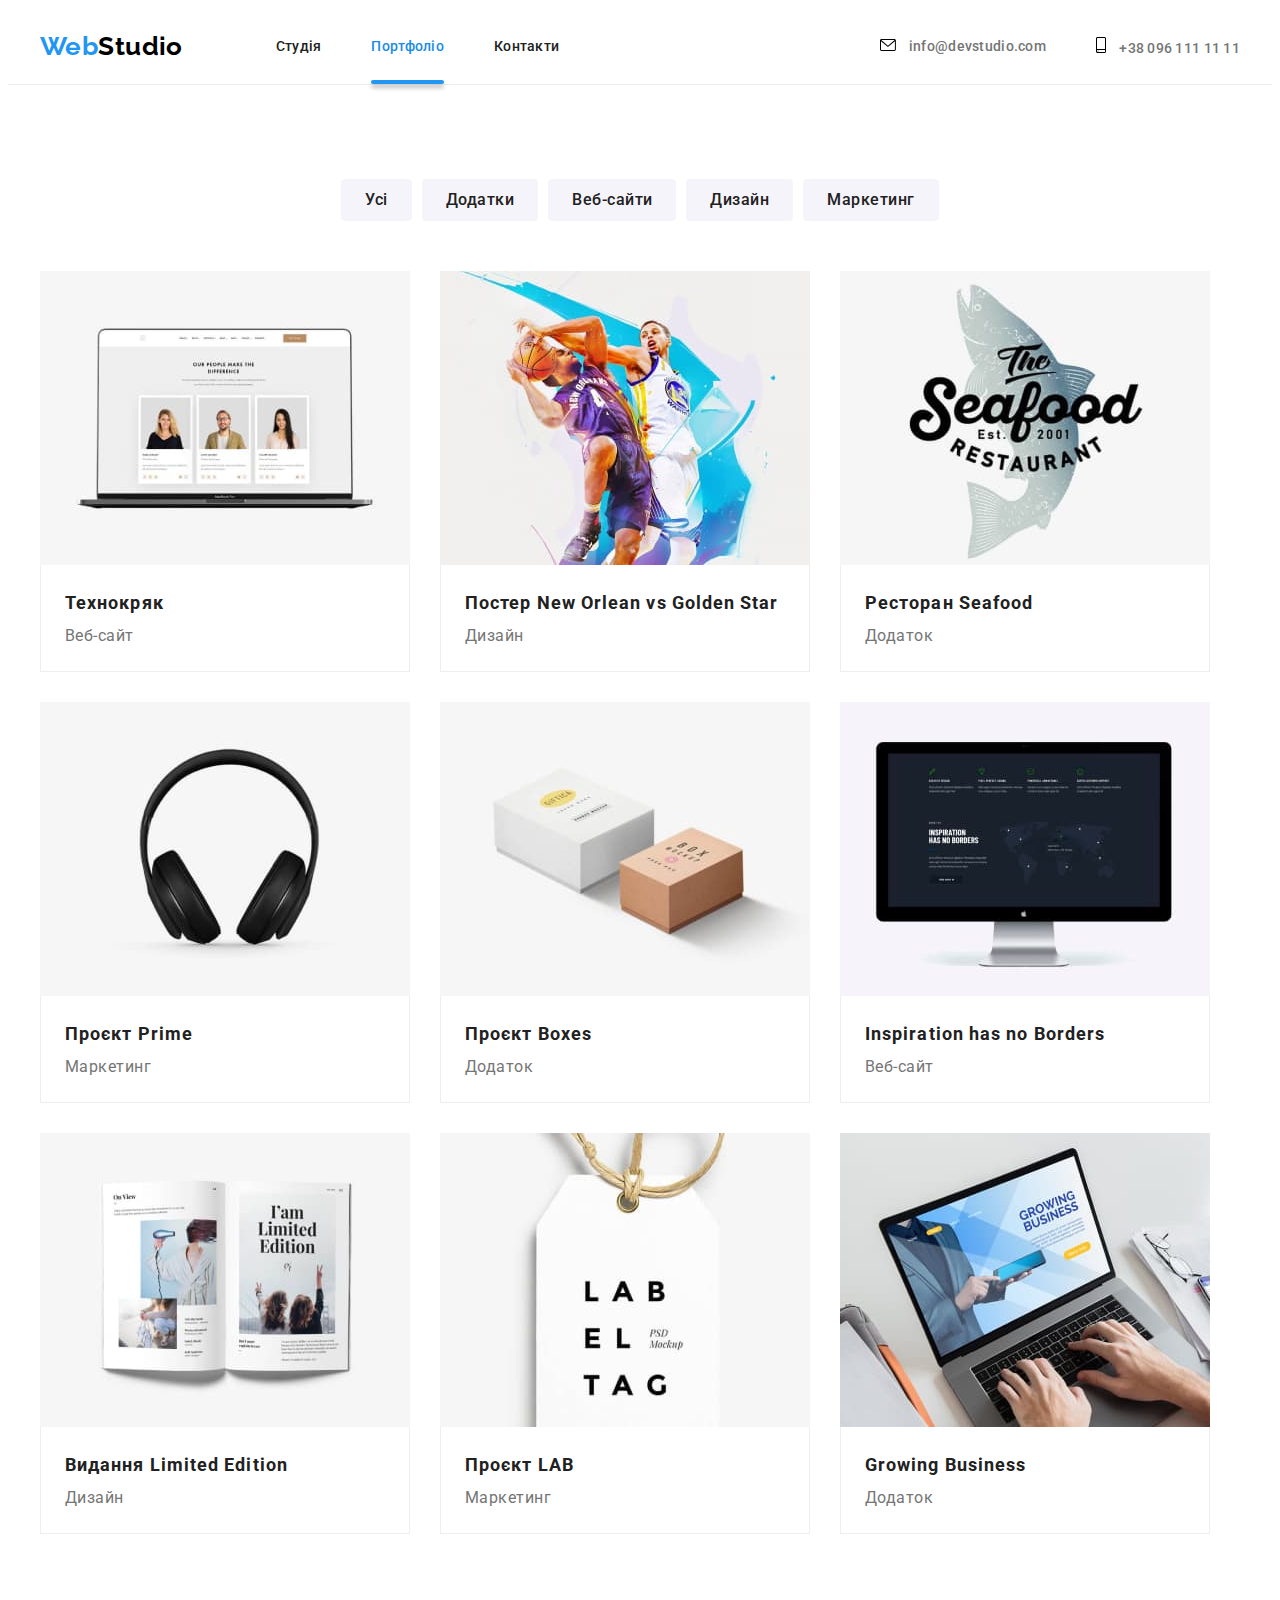
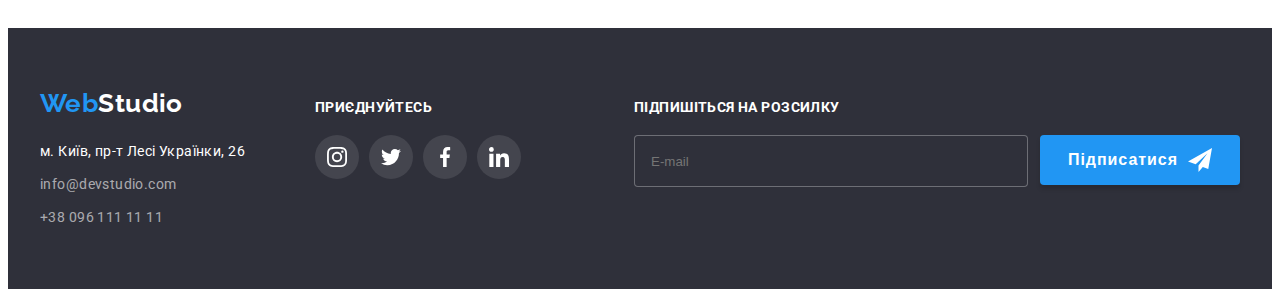
==== commit 754fef95: "hw7finished" ====
--- a/portfolio.html
+++ b/portfolio.html
@@ -21,7 +21,7 @@
       referrerpolicy="no-referrer"
     />
     <!-- Styles -->
-    <link rel="stylesheet" href="./styles/styles.css" />
+    <link rel="stylesheet" href="./css/main.min.css" />
   </head>
 
   <!-- Site -->
--- a/css/main.min.css
+++ b/css/main.min.css
@@ -0,0 +1 @@
+.visually-hidden{position:absolute;width:1px;height:1px;margin:-1px;border:0;padding:0;white-space:nowrap;-webkit-clip-path:inset(100%);clip-path:inset(100%);clip:rect(0 0 0 0);overflow:hidden}.footer__list,.projects__list,.filter__list,.socials__list,.client__list,.team__list,.cases__list,.about-us__list,.contacts__list,.nav__list{list-style:none;margin:0;padding:0}.footer__container,.portfolio__container,.client__container,.team__container,.cases__container,.about-us__container,.header__container{width:1200px;padding:0 15px;margin-right:auto;margin-left:auto}.portfolio__section,.client,.team,.cases,.about-us,.hero{padding:94px 0}body{font-family:Roboto,sans-serif;font-size:14px;letter-spacing:.03em;color:var(--body-color)}.projects__list,.nav__list,.footer__list,.contacts__list,.filter__list,.about-us__list,.cases__list,.team__list,.client__list,.socials__list{list-style:none;margin:0;padding:0}h1,h2,h3,h4,h5,h6,p{margin:0}img{display:block;max-width:100%;height:auto}.card-set{display:-webkit-box;display:-ms-flexbox;display:flex;-ms-flex-wrap:wrap;flex-wrap:wrap;gap:30px}.card-set__item{-ms-flex-preferred-size:calc((100% - 30px) * 3 - 1)/3;flex-basis:calc((100% - 30px) * 3 - 1)/3}.header{border-bottom:1px solid;border-color:#ececec}.header__container{display:-webkit-box;display:-ms-flexbox;display:flex;-webkit-box-pack:justify;-ms-flex-pack:justify;justify-content:space-between;-webkit-box-align:center;-ms-flex-align:center;align-items:center}.header__logo{margin-right:93px;font-family:Raleway,sans-serif;font-weight:700;font-size:26px;line-height:1.1923076923;color:#000;text-decoration:none}.web-logo{color:#2196f3}.nav{display:-webkit-box;display:-ms-flexbox;display:flex;-webkit-box-align:center;-ms-flex-align:center;align-items:center;-webkit-box-pack:justify;-ms-flex-pack:justify;justify-content:space-between}.nav__list{display:-webkit-box;display:-ms-flexbox;display:flex}.nav__item:not(:last-child){margin-right:50px}.nav__link{position:relative;display:block;padding-top:30px;padding-bottom:30px;color:#212121;font-weight:500;line-height:1.1428571429;letter-spacing:.02em;text-decoration:none;-webkit-transition-property:color;transition-property:color;-webkit-transition-duration:250ms;transition-duration:250ms;-webkit-transition-timing-function:cubic-bezier(0.4, 0, 0.2, 1);transition-timing-function:cubic-bezier(0.4, 0, 0.2, 1)}.nav__link--current{color:#188ce8}.nav__link--current::after{content:"";position:absolute;left:0;bottom:0;display:block;width:100%;height:4px;border-radius:2px;-webkit-box-shadow:0px 4px 4px rgba(0,0,0,.25);box-shadow:0px 4px 4px rgba(0,0,0,.25);background-color:#2196f3}.nav__link:hover,.nav__link:focus,.nav__link:active{color:#188ce8}.contacts__list{display:-webkit-box;display:-ms-flexbox;display:flex;margin-left:auto;padding:0}.contacts__item{display:-webkit-box;display:-ms-flexbox;display:flex;-webkit-box-align:center;-ms-flex-align:center;align-items:center}.contacts__item:not(:last-child){margin-right:50px}.contacts__link{position:relative;text-decoration:none;font-size:14px;font-weight:500;line-height:1.1428571429;letter-spacing:.02em;color:#757575;-webkit-transition-property:color;transition-property:color;-webkit-transition-duration:250ms;transition-duration:250ms;-webkit-transition-timing-function:cubic-bezier(0.4, 0, 0.2, 1);transition-timing-function:cubic-bezier(0.4, 0, 0.2, 1)}.contacts__icon{margin-right:10px}.contacts__link:hover,.contacts__link:focus{color:#2196f3;fill:#2196f3}.hero{max-width:1600px;margin:0 auto;padding:200px 0;background-image:-webkit-gradient(linear, left top, right top, from(rgba(47, 48, 58, 0.4)), to(rgba(47, 48, 58, 0.4))),url(../images/hero-bg-img.jpg);background-image:linear-gradient(to right, rgba(47, 48, 58, 0.4), rgba(47, 48, 58, 0.4)),url(../images/hero-bg-img.jpg);background-repeat:no-repeat;background-position:center;background-size:cover;background-color:#c4c4c4}.hero__title{width:700px;margin:0 auto;margin-bottom:30px;color:#fff;font-weight:900;font-size:44px;line-height:1.3636363636;text-align:center;letter-spacing:.06em;text-transform:uppercase}.about-us__list{display:-webkit-box;display:-ms-flexbox;display:flex}.about-us__item::before{content:"";display:block;margin-bottom:30px;height:120px;background-repeat:no-repeat;background-position:center;background-color:#f5f4fa}.icon-satellite::before{background-image:url(../images/satellite.svg)}.icon-clock::before{background-image:url(../images/clock.svg)}.icon-diagram::before{background-image:url(../images/diagram.svg)}.icon-astronaut::before{background-image:url(../images/astronaut.svg)}.about-us__item:not(:last-child){margin-right:30px}.about-us__title{margin-bottom:10px;font-style:normal;font-size:14px;line-height:1.1428571429;text-transform:uppercase}.about-us__text{width:270px;line-height:1.7142857143;color:#757575}.cases{display:-webkit-box;display:-ms-flexbox;display:flex;padding-top:0}.cases__title{margin-bottom:50px;font-size:36px;line-height:1.1666666667;text-align:center}.cases__item{position:relative}.cases__thumb{position:absolute;bottom:0;left:0;width:100%;height:70px;display:-webkit-box;display:-ms-flexbox;display:flex;-webkit-box-pack:center;-ms-flex-pack:center;justify-content:center;-webkit-box-align:center;-ms-flex-align:center;align-items:center;background-color:rgba(47,48,58,.8)}.cases__thumb-description{font-weight:700;font-size:14px;line-height:16px;text-align:center;letter-spacing:.03em;text-transform:uppercase;color:#fff}.team{display:-webkit-box;display:-ms-flexbox;display:flex;background-color:#f5f4fa}.team__title{margin-bottom:50px;font-size:36px;line-height:1.1666666667;text-align:center}.card__description{padding-top:30px;padding-bottom:30px}.team__item{-ms-flex-preferred-size:calc((100% - 90px)/4);flex-basis:calc((100% - 90px)/4);background-color:#fff;border-radius:0px 0px 4px 4px;-webkit-box-shadow:0px 1px 3px rgba(0,0,0,.12),0px 1px 1px rgba(0,0,0,.14),0px 2px 1px rgba(0,0,0,.2);box-shadow:0px 1px 3px rgba(0,0,0,.12),0px 1px 1px rgba(0,0,0,.14),0px 2px 1px rgba(0,0,0,.2)}.team__member{margin-bottom:10px;font-weight:500;font-size:16px;line-height:1.1875;text-align:center}.team__profession{margin-bottom:16px;font-size:16px;line-height:1.1875;text-align:center;color:#757575}.client__title{margin-bottom:50px;font-size:36px;line-height:1.1666666667;text-align:center}.client__list{display:-webkit-box;display:-ms-flexbox;display:flex;-webkit-box-pack:center;-ms-flex-pack:center;justify-content:center;-webkit-box-align:center;-ms-flex-align:center;align-items:center;gap:30px}.client__link{display:-webkit-box;display:-ms-flexbox;display:flex;-webkit-box-align:center;-ms-flex-align:center;align-items:center;-webkit-box-pack:center;-ms-flex-pack:center;justify-content:center;width:170px;height:92px;border:1px solid #afb1b8;border-radius:4px;fill:#afb1b8;background-color:#fff;-webkit-transition-property:fill,background-color;transition-property:fill,background-color;-webkit-transition-duration:250ms;transition-duration:250ms;-webkit-transition-timing-function:cubic-bezier(0.4, 0, 0.2, 1);transition-timing-function:cubic-bezier(0.4, 0, 0.2, 1)}.client__link:hover,.client__link:focus{border:1px solid;border-color:#188ce8;fill:#2196f3;background-color:#fff}.socials__list{display:-webkit-box;display:-ms-flexbox;display:flex;-webkit-box-pack:center;-ms-flex-pack:center;justify-content:center;-webkit-box-align:center;-ms-flex-align:center;align-items:center;gap:10px}.socials__item{width:44px;height:44px}.socials__link{display:-webkit-box;display:-ms-flexbox;display:flex;-webkit-box-pack:center;-ms-flex-pack:center;justify-content:center;-webkit-box-align:center;-ms-flex-align:center;align-items:center;width:100%;height:100%;border-radius:50%;fill:#afb1b8;-webkit-transition-property:fill,background-color;transition-property:fill,background-color;-webkit-transition-duration:250ms;transition-duration:250ms;-webkit-transition-timing-function:cubic-bezier(0.4, 0, 0.2, 1);transition-timing-function:cubic-bezier(0.4, 0, 0.2, 1)}.socials__link:hover,.socials__link:focus{fill:#fff;background-color:#2196f3}.hero__button{display:block;margin:0 auto;padding:10px 30px;font-size:16px;line-height:1.875;letter-spacing:.06em;font-weight:700;min-width:215px;color:#fff;background-color:#2196f3;-webkit-box-shadow:0px 4px 4px rgba(0,0,0,.15);box-shadow:0px 4px 4px rgba(0,0,0,.15);border-radius:4px;border-color:rgba(0,0,0,0);cursor:pointer;-webkit-transition-property:color,background-color;transition-property:color,background-color;-webkit-transition-duration:250ms;transition-duration:250ms;-webkit-transition-timing-function:cubic-bezier(0.4, 0, 0.2, 1);transition-timing-function:cubic-bezier(0.4, 0, 0.2, 1)}.hero__button:hover,.hero__button:focus,.hero__button:active{color:#fff;background-color:#188ce8;-webkit-box-shadow:0px 4px 4px rgba(0,0,0,.15);box-shadow:0px 4px 4px rgba(0,0,0,.15);border-radius:4px;border-color:rgba(0,0,0,0)}.filter__btn{padding:6px 22px;font-family:Roboto;font-weight:500;font-size:16px;line-height:1.625;letter-spacing:.03em;color:#212121;background-color:#f5f4fa;border-radius:4px;border-color:rgba(0,0,0,0);-webkit-transition-property:color,background-color;transition-property:color,background-color;-webkit-transition-duration:250ms;transition-duration:250ms;-webkit-transition-timing-function:cubic-bezier(0.4, 0, 0.2, 1);transition-timing-function:cubic-bezier(0.4, 0, 0.2, 1)}.filter__btn:hover,.filter__btn:focus{color:#fff;background-color:#2196f3;-webkit-box-shadow:0px 4px 4px rgba(0,0,0,.25);box-shadow:0px 4px 4px rgba(0,0,0,.25);cursor:pointer}.filter{display:-webkit-box;display:-ms-flexbox;display:flex;-webkit-box-pack:center;-ms-flex-pack:center;justify-content:center;margin-bottom:50px}.filter__list{display:-webkit-box;display:-ms-flexbox;display:flex}.filter__item:not(:last-child){margin-right:10px}.projects__item{background:#fff}.projects__link{display:block;text-decoration:none}.projects__link:hover,.projects__link:focus{text-decoration:none;-webkit-box-shadow:0px 4px 4px rgba(0,0,0,.25);box-shadow:0px 4px 4px rgba(0,0,0,.25)}.overlay__thumb{position:relative;overflow:hidden}.overlay{position:absolute;top:0;left:0;display:-webkit-box;display:-ms-flexbox;display:flex;-webkit-box-align:center;-ms-flex-align:center;align-items:center;width:100%;height:100%;padding:63px 24px;color:#fff;background-color:rgba(33,150,243,.9);-webkit-backdrop-filter:blur(2px);backdrop-filter:blur(2px);-webkit-transition-property:-webkit-transform;transition-property:-webkit-transform;transition-property:transform;transition-property:transform, -webkit-transform;-webkit-transition-duration:250ms;transition-duration:250ms;-webkit-transition-timing-function:cubic-bezier(0.4, 0, 0.2, 1);transition-timing-function:cubic-bezier(0.4, 0, 0.2, 1);-webkit-transform:translateY(100%);transform:translateY(100%)}.overlay__text{width:322px;height:168px;text-align:left;font-size:18px;line-height:1.5555555556;letter-spacing:.03em}.projects__item:hover .overlay,.projects__item:focus .overlay{-webkit-transform:translateY(0);transform:translateY(0)}.card__description{padding:20px 24px;border-right:1px solid #eee;border-bottom:1px solid #eee;border-left:1px solid #eee}.card__title{font-size:18px;line-height:2;letter-spacing:.06em;color:#212121}.card__text{font-size:16px;line-height:1.875;letter-spacing:.03em;color:#757575}.footer{padding:60px 0px;background-color:#2f303a}.footer__container{display:-webkit-box;display:-ms-flexbox;display:flex;-webkit-box-align:baseline;-ms-flex-align:baseline;align-items:baseline}.footer__contacts{margin-right:70px}.footer__logo{display:block;margin-bottom:20px;font-family:Raleway,sans-serif;font-style:normal;font-weight:700;font-size:26px;line-height:1.1923076923;color:#fff;text-decoration:none}.footer__item:not(:last-child){margin-bottom:9px}.footer__adress{font-style:normal;font-weight:400;line-height:1.7142857143;color:#fff;text-decoration:none;-webkit-transition-property:color;transition-property:color;-webkit-transition-duration:250ms;transition-duration:250ms;-webkit-transition-timing-function:cubic-bezier(0.4, 0, 0.2, 1);transition-timing-function:cubic-bezier(0.4, 0, 0.2, 1)}.footer__mail,.footer__tel{font-style:normal;font-weight:400;line-height:1.7142857143;letter-spacing:.03em;color:rgba(255,255,255,.6);text-decoration:none;-webkit-transition-property:color;transition-property:color;-webkit-transition-duration:250ms;transition-duration:250ms;-webkit-transition-timing-function:cubic-bezier(0.4, 0, 0.2, 1);transition-timing-function:cubic-bezier(0.4, 0, 0.2, 1)}.footer__adress:hover,.footer__adress:focus,.footer__mail:hover,.footer__mail:focus,.footer__tel:hover,.footer__tel:focus{color:#2196f3}.subscription__text,.connection__text{margin-bottom:20px;font-size:14px;line-height:1.1428571429;letter-spacing:.03em;text-transform:uppercase;color:#fff}.connection__container .socials__item{display:-webkit-box;display:-ms-flexbox;display:flex;-webkit-box-pack:center;-ms-flex-pack:center;justify-content:center;-webkit-box-align:center;-ms-flex-align:center;align-items:center;width:44px;height:44px;border-radius:50%;fill:#fff;background-color:rgba(255,255,255,.1);-webkit-transition-property:fill;transition-property:fill;-webkit-transition-duration:250ms;transition-duration:250ms;-webkit-transition-timing-function:cubic-bezier(0.4, 0, 0.2, 1);transition-timing-function:cubic-bezier(0.4, 0, 0.2, 1)}.connection__container .socials__icon{fill:#fff}.subscription__container{display:block;margin-left:auto}.subscription__form{display:-webkit-box;display:-ms-flexbox;display:flex}.subscription__field{width:360px;height:50px;margin-right:12px;padding:0 16px;background-color:#2f303a;border:1px solid rgba(255,255,255,.3);border-radius:4px}.subscription__fieldn:hover,.subscription__field:focus{color:#eee}.subscription__bnt{display:-webkit-box;display:-ms-flexbox;display:flex;-webkit-box-pack:center;-ms-flex-pack:center;justify-content:center;-webkit-box-align:center;-ms-flex-align:center;align-items:center;width:200px;height:50px;font-weight:700;font-size:16px;line-height:1.875;letter-spacing:.06em;color:#fff;background:#2196f3;-webkit-box-shadow:0px 4px 4px rgba(0,0,0,.15);box-shadow:0px 4px 4px rgba(0,0,0,.15);border-radius:4px;border-color:rgba(0,0,0,0);-webkit-transition-property:color,background-color,outline;transition-property:color,background-color,outline;-webkit-transition-duration:250ms;transition-duration:250ms;-webkit-transition-timing-function:cubic-bezier(0.4, 0, 0.2, 1);transition-timing-function:cubic-bezier(0.4, 0, 0.2, 1)}.subscription__bnt:hover,.subscription__bnt:focus{color:#fff;background-color:#188ce8;-webkit-box-shadow:0px 4px 4px rgba(0,0,0,.15);box-shadow:0px 4px 4px rgba(0,0,0,.15);outline:1px solid #2196f3}.subscription__icon{margin-left:10px;fill:#fff}.backdrop{position:fixed;top:0;left:0;z-index:100;display:-webkit-box;display:-ms-flexbox;display:flex;-webkit-box-align:center;-ms-flex-align:center;align-items:center;-webkit-box-pack:center;-ms-flex-pack:center;justify-content:center;width:100%;height:100%;background-color:rgba(0,0,0,.2);-webkit-backdrop-filter:blur(1px);backdrop-filter:blur(1px);-webkit-transition:opacity 150ms linear,visibility 150ms linear;transition:opacity 150ms linear,visibility 150ms linear}.backdrop.is-hidden{opacity:0;visibility:hidden;pointer-events:none}.modal{position:relative;width:530px;height:580px;padding:40px;background-color:#fff;-webkit-box-shadow:0px 4px 4px rgba(0,0,0,.25);box-shadow:0px 4px 4px rgba(0,0,0,.25);-webkit-animation-duration:.6s;animation-duration:.6s;-webkit-animation-fill-mode:both;animation-fill-mode:both;-webkit-animation-timing-function:cubic-bezier(0.4, 0, 0.2, 1);animation-timing-function:cubic-bezier(0.4, 0, 0.2, 1)}.form__group{margin-bottom:20px}.close__btn{position:absolute;top:8px;right:8px;display:-webkit-inline-box;display:-ms-inline-flexbox;display:inline-flex;-webkit-box-align:center;-ms-flex-align:center;align-items:center;-webkit-box-pack:center;-ms-flex-pack:center;justify-content:center;padding:6px;width:30px;height:30px;background-color:rgba(0,0,0,0);border-radius:50%;border:1px solid rgba(0,0,0,.1);cursor:pointer;-webkit-transition:fill 250ms cubic-bezier(0.4, 0, 0.2, 1);transition:fill 250ms cubic-bezier(0.4, 0, 0.2, 1)}.close__btn:hover,.close__btn:focus{fill:#2196f3}.form__wrapper{position:relative;margin-bottom:10px}.form__field{width:100%;height:40px;padding-left:30px;border:1px solid rgba(33,33,33,.2);border-radius:4px;outline:1px solid rgba(0,0,0,0);outline-offset:-1px;-webkit-transition-property:border,fill;transition-property:border,fill;-webkit-transition-duration:250ms;transition-duration:250ms;-webkit-transition-timing-function:cubic-bezier(0.4, 0, 0.2, 1);transition-timing-function:cubic-bezier(0.4, 0, 0.2, 1)}.form__field:hover+.form__icon,.form__field:focus+.form__icon{fill:#2196f3}.form__field:hover,.form__field:focus,.form__comment:hover,.form__comment:focus{border:1px solid #2196f3}.modal__title{display:block;margin-bottom:12px;font-weight:700;font-size:20px;line-height:1.15;text-align:center;letter-spacing:.03em;color:#212121}.form__label{display:block;margin-bottom:4px;font-size:12px;line-height:1.1666666667;letter-spacing:.01em;color:#757575}.form__icon{position:absolute;top:50%;left:10px;-webkit-transform:translateY(-50%);transform:translateY(-50%);-webkit-transition-property:fill;transition-property:fill;-webkit-transition-duration:250ms;transition-duration:250ms;-webkit-transition-timing-function:cubic-bezier(0.4, 0, 0.2, 1);transition-timing-function:cubic-bezier(0.4, 0, 0.2, 1)}.form__comment{display:block;width:100%;height:140px;padding:16px 20px;font-size:14px;border-radius:4px;border:1px solid #9da4bd;outline:1px solid rgba(0,0,0,0);outline-offset:-1px;-webkit-transition-property:border;transition-property:border;-webkit-transition-duration:250ms;transition-duration:250ms;-webkit-transition-timing-function:cubic-bezier(0.4, 0, 0.2, 1);transition-timing-function:cubic-bezier(0.4, 0, 0.2, 1);resize:none}.agreement__checkbox{width:16px;height:15px;margin-right:8px}.form__agreement{margin-bottom:30px}.agreement__label{display:-webkit-box;display:-ms-flexbox;display:flex;-webkit-box-align:center;-ms-flex-align:center;align-items:center;-webkit-box-pack:center;-ms-flex-pack:center;justify-content:center;color:#757575}.agreement__link{color:#2196f3}.submit__btn{display:block;margin:0 auto;width:200px;height:50px;font-weight:700;font-size:16px;line-height:1.875;letter-spacing:.06em;color:#fff;background:#2196f3;-webkit-box-shadow:0px 4px 4px rgba(0,0,0,.15);box-shadow:0px 4px 4px rgba(0,0,0,.15);border-radius:4px;border-color:rgba(0,0,0,0);-webkit-transition-property:background-color;transition-property:background-color;-webkit-transition-duration:250ms;transition-duration:250ms;-webkit-transition-timing-function:cubic-bezier(0.4, 0, 0.2, 1);transition-timing-function:cubic-bezier(0.4, 0, 0.2, 1)}.submit__btn:hover,.submit__btn:focus{background-color:#188ce8}/*# sourceMappingURL=main.min.css.map */